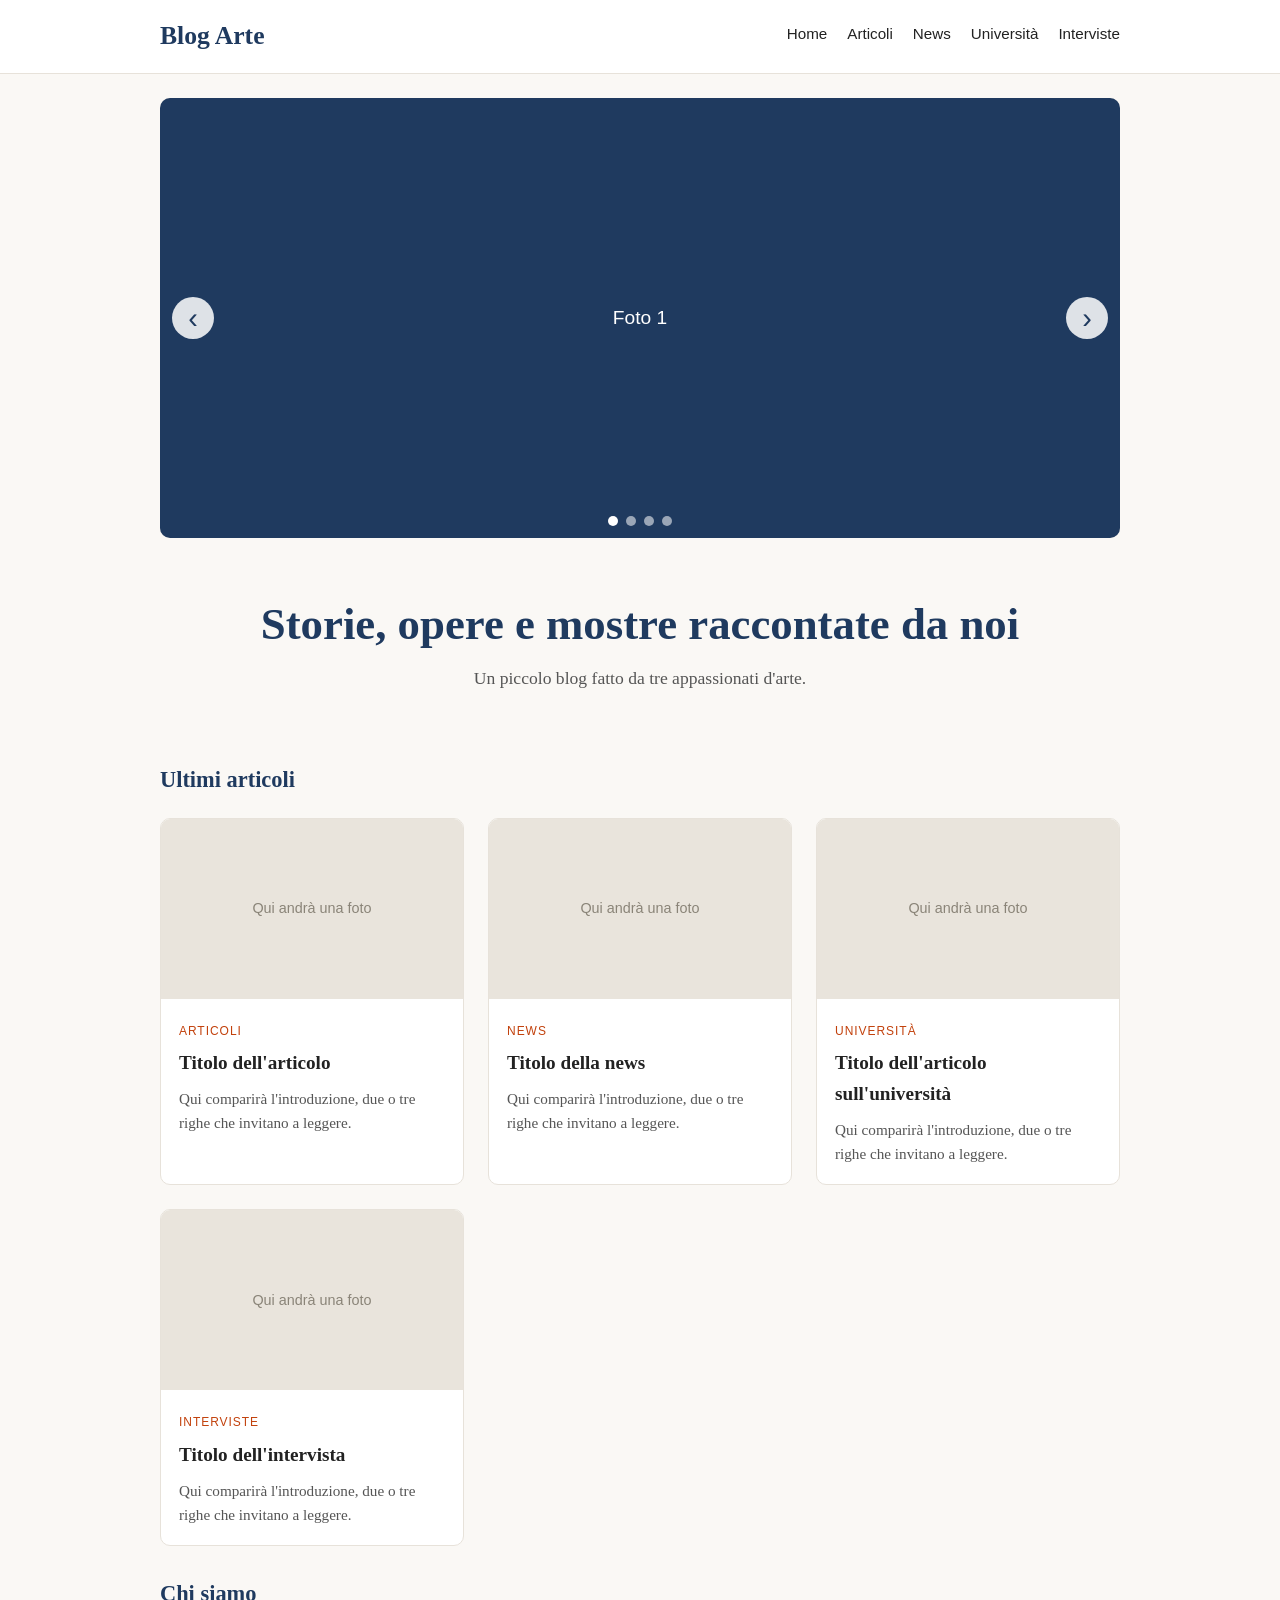
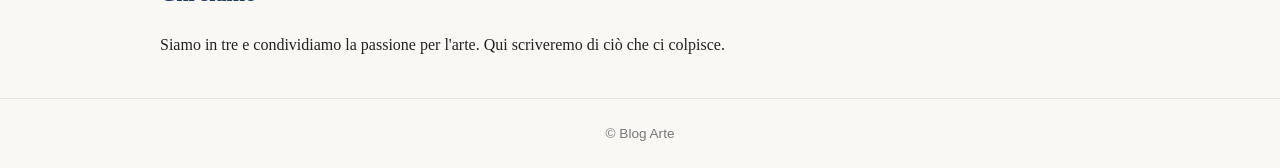
==== index.html @ 10bc0647 "Add files via upload" ====
<!DOCTYPE html>
<html lang="it">
<head>
  <meta charset="UTF-8">
  <meta name="viewport" content="width=device-width, initial-scale=1">
  <title>Blog Arte</title>
  <meta name="description" content="Un blog di arte: articoli, news, università, interviste.">
  <link rel="stylesheet" href="style.css">
</head>
<body>

  <header class="testata">
    <div class="contenitore">
      <a class="logo" href="index.html">Blog Arte</a>
      <nav class="categorie" aria-label="Categorie">
        <a href="#home">Home</a>
        <a href="#articoli">Articoli</a>
        <a href="#news">News</a>
        <a href="#universita">Università</a>
        <a href="#interviste">Interviste</a>
      </nav>
    </div>
  </header>

  <main>
    <!-- ===== HOME: carosello di immagini ===== -->
    <section class="contenitore" id="home">
      <div class="carosello" aria-roledescription="carosello" aria-label="Immagini in evidenza">
        <div class="scorrevole">

          <!-- Per mettere una tua foto: carica l'immagine nel repository (es. foto1.jpg)
               e sostituisci il blocco con:
               <div class="slide"><img src="foto1.jpg" alt="Descrizione della foto"></div> -->
          <div class="slide segnaposto s1">Foto 1</div>
          <div class="slide segnaposto s2">Foto 2</div>
          <div class="slide segnaposto s3">Foto 3</div>
          <div class="slide segnaposto s4">Foto 4</div>

        </div>
        <button class="freccia sinistra" type="button" aria-label="Immagine precedente">&#8249;</button>
        <button class="freccia destra" type="button" aria-label="Immagine successiva">&#8250;</button>
        <div class="punti" aria-hidden="true"></div>
      </div>
    </section>

    <section class="hero">
      <div class="contenitore">
        <h1>Storie, opere e mostre raccontate da noi</h1>
        <p>Un piccolo blog fatto da tre appassionati d'arte.</p>
      </div>
    </section>

    <section class="contenitore">
      <h2 class="titolo-sezione">Ultimi articoli</h2>
      <div class="griglia">

        <article class="scheda" id="articoli">
          <div class="immagine">Qui andrà una foto</div>
          <div class="testo">
            <span class="etichetta">Articoli</span>
            <h3><a href="#">Titolo dell'articolo</a></h3>
            <p>Qui comparirà l'introduzione, due o tre righe che invitano a leggere.</p>
          </div>
        </article>

        <article class="scheda" id="news">
          <div class="immagine">Qui andrà una foto</div>
          <div class="testo">
            <span class="etichetta">News</span>
            <h3><a href="#">Titolo della news</a></h3>
            <p>Qui comparirà l'introduzione, due o tre righe che invitano a leggere.</p>
          </div>
        </article>

        <article class="scheda" id="universita">
          <div class="immagine">Qui andrà una foto</div>
          <div class="testo">
            <span class="etichetta">Università</span>
            <h3><a href="#">Titolo dell'articolo sull'università</a></h3>
            <p>Qui comparirà l'introduzione, due o tre righe che invitano a leggere.</p>
          </div>
        </article>

        <article class="scheda" id="interviste">
          <div class="immagine">Qui andrà una foto</div>
          <div class="testo">
            <span class="etichetta">Interviste</span>
            <h3><a href="#">Titolo dell'intervista</a></h3>
            <p>Qui comparirà l'introduzione, due o tre righe che invitano a leggere.</p>
          </div>
        </article>

      </div>
    </section>

    <section class="contenitore chi-siamo" id="chi-siamo">
      <h2 class="titolo-sezione">Chi siamo</h2>
      <p>Siamo in tre e condividiamo la passione per l'arte. Qui scriveremo di ciò che ci colpisce.</p>
    </section>
  </main>

  <footer class="piede">
    <div class="contenitore">© Blog Arte</div>
  </footer>

  <!-- Funzionamento del carosello: scorre da solo ogni 4 secondi -->
  <script>
    (function () {
      var carosello = document.querySelector('.carosello');
      if (!carosello) return;
      var scorrevole = carosello.querySelector('.scorrevole');
      var slide = carosello.querySelectorAll('.slide');
      var contenitorePunti = carosello.querySelector('.punti');
      var corrente = 0;
      var timer;

      var punti = [];
      for (var i = 0; i < slide.length; i++) {
        var p = document.createElement('span');
        contenitorePunti.appendChild(p);
        punti.push(p);
      }

      function vai(n) {
        corrente = (n + slide.length) % slide.length;
        scorrevole.style.transform = 'translateX(-' + (corrente * 100) + '%)';
        for (var j = 0; j < punti.length; j++) {
          punti[j].className = (j === corrente) ? 'attivo' : '';
        }
      }
      function avvia() { timer = setInterval(function () { vai(corrente + 1); }, 4000); }
      function ferma() { clearInterval(timer); }

      carosello.querySelector('.sinistra').addEventListener('click', function () { vai(corrente - 1); });
      carosello.querySelector('.destra').addEventListener('click', function () { vai(corrente + 1); });
      carosello.addEventListener('mouseenter', ferma);
      carosello.addEventListener('mouseleave', avvia);

      vai(0);
      avvia();
    })();
  </script>

</body>
</html>
---- style.css ----
/* ===== COLORI: cambia questi per cambiare l'aspetto di tutto il sito ===== */
:root {
  --sfondo: #faf8f5;        /* sfondo della pagina */
  --testo: #222222;         /* colore del testo */
  --principale: #1f3a5f;    /* colore principale (titoli, logo) */
  --evidenza: #c2410c;      /* colore al passaggio del mouse */
  --scheda: #ffffff;        /* sfondo delle schede */
  --bordo: #e7e2da;
}

* { box-sizing: border-box; margin: 0; padding: 0; }

body {
  font-family: Georgia, "Times New Roman", serif;
  background: var(--sfondo);
  color: var(--testo);
  line-height: 1.6;
}

a { color: inherit; text-decoration: none; }

.contenitore {
  max-width: 1000px;
  margin: 0 auto;
  padding: 0 20px;
}

/* ===== Testata e menu ===== */
.testata {
  background: var(--scheda);
  border-bottom: 1px solid var(--bordo);
}
.testata .contenitore {
  display: flex;
  flex-wrap: wrap;
  align-items: center;
  justify-content: space-between;
  gap: 12px;
  padding-top: 16px;
  padding-bottom: 16px;
}
.logo {
  font-size: 1.6rem;
  font-weight: bold;
  color: var(--principale);
}
.categorie { display: flex; flex-wrap: wrap; gap: 20px; }
.categorie a {
  font-family: Arial, sans-serif;
  font-size: 0.95rem;
  padding-bottom: 2px;
  border-bottom: 2px solid transparent;
  transition: color 0.2s, border-color 0.2s;
}
/* Effetto al passaggio del mouse sulle categorie */
.categorie a:hover {
  color: var(--evidenza);
  border-bottom-color: var(--evidenza);
}

/* ===== Parte iniziale ===== */
.hero {
  padding: 60px 0 40px;
  text-align: center;
}
.hero h1 {
  font-size: clamp(1.8rem, 5vw, 2.8rem);
  color: var(--principale);
  line-height: 1.2;
  margin-bottom: 12px;
}
.hero p { font-size: 1.1rem; color: #555; }

/* ===== Sezioni ===== */
.titolo-sezione {
  font-size: 1.4rem;
  color: var(--principale);
  margin: 30px 0 20px;
}

/* ===== Schede degli articoli ===== */
.griglia {
  display: grid;
  grid-template-columns: repeat(auto-fit, minmax(260px, 1fr));
  gap: 24px;
}
.scheda {
  background: var(--scheda);
  border: 1px solid var(--bordo);
  border-radius: 10px;
  overflow: hidden;
  transition: transform 0.2s, box-shadow 0.2s;
}
.scheda:hover {
  transform: translateY(-4px);
  box-shadow: 0 8px 20px rgba(0, 0, 0, 0.08);
}
.immagine {
  height: 180px;
  background: #e9e4dc;
  display: flex;
  align-items: center;
  justify-content: center;
  color: #8a8478;
  font-family: Arial, sans-serif;
  font-size: 0.9rem;
}
.testo { padding: 18px; }
.etichetta {
  font-family: Arial, sans-serif;
  font-size: 0.75rem;
  text-transform: uppercase;
  letter-spacing: 0.08em;
  color: var(--evidenza);
}
.testo h3 { margin: 6px 0 8px; font-size: 1.2rem; }
.testo h3 a:hover { color: var(--evidenza); }
.testo p { font-size: 0.95rem; color: #555; }

.chi-siamo { padding-bottom: 40px; }

/* ===== Carosello (Home) ===== */
.carosello {
  position: relative;
  overflow: hidden;
  border-radius: 10px;
  margin-top: 24px;
  background: #e9e4dc;
}
.scorrevole {
  display: flex;
  transition: transform 0.6s ease;
}
.slide {
  min-width: 100%;
  height: clamp(220px, 45vw, 440px);
}
.slide img {
  width: 100%;
  height: 100%;
  object-fit: cover;
  display: block;
}
/* Segnaposto colorati: spariscono quando metti le tue foto */
.segnaposto {
  display: flex;
  align-items: center;
  justify-content: center;
  font-family: Arial, sans-serif;
  font-size: 1.2rem;
  color: #ffffff;
}
.s1 { background: #1f3a5f; }
.s2 { background: #c2410c; }
.s3 { background: #4b5d4a; }
.s4 { background: #6b4e71; }

.freccia {
  position: absolute;
  top: 50%;
  transform: translateY(-50%);
  width: 42px;
  height: 42px;
  border: none;
  border-radius: 50%;
  background: rgba(255, 255, 255, 0.85);
  color: var(--principale);
  font-size: 1.8rem;
  line-height: 1;
  cursor: pointer;
  transition: background 0.2s, color 0.2s;
}
.freccia:hover { background: var(--evidenza); color: #ffffff; }
.sinistra { left: 12px; }
.destra { right: 12px; }

.punti {
  position: absolute;
  bottom: 12px;
  left: 0;
  right: 0;
  display: flex;
  justify-content: center;
  gap: 8px;
}
.punti span {
  width: 10px;
  height: 10px;
  border-radius: 50%;
  background: rgba(255, 255, 255, 0.55);
}
.punti span.attivo { background: #ffffff; }

/* ===== Fondo pagina ===== */
.piede {
  border-top: 1px solid var(--bordo);
  padding: 24px 0;
  text-align: center;
  font-family: Arial, sans-serif;
  font-size: 0.85rem;
  color: #777;
}
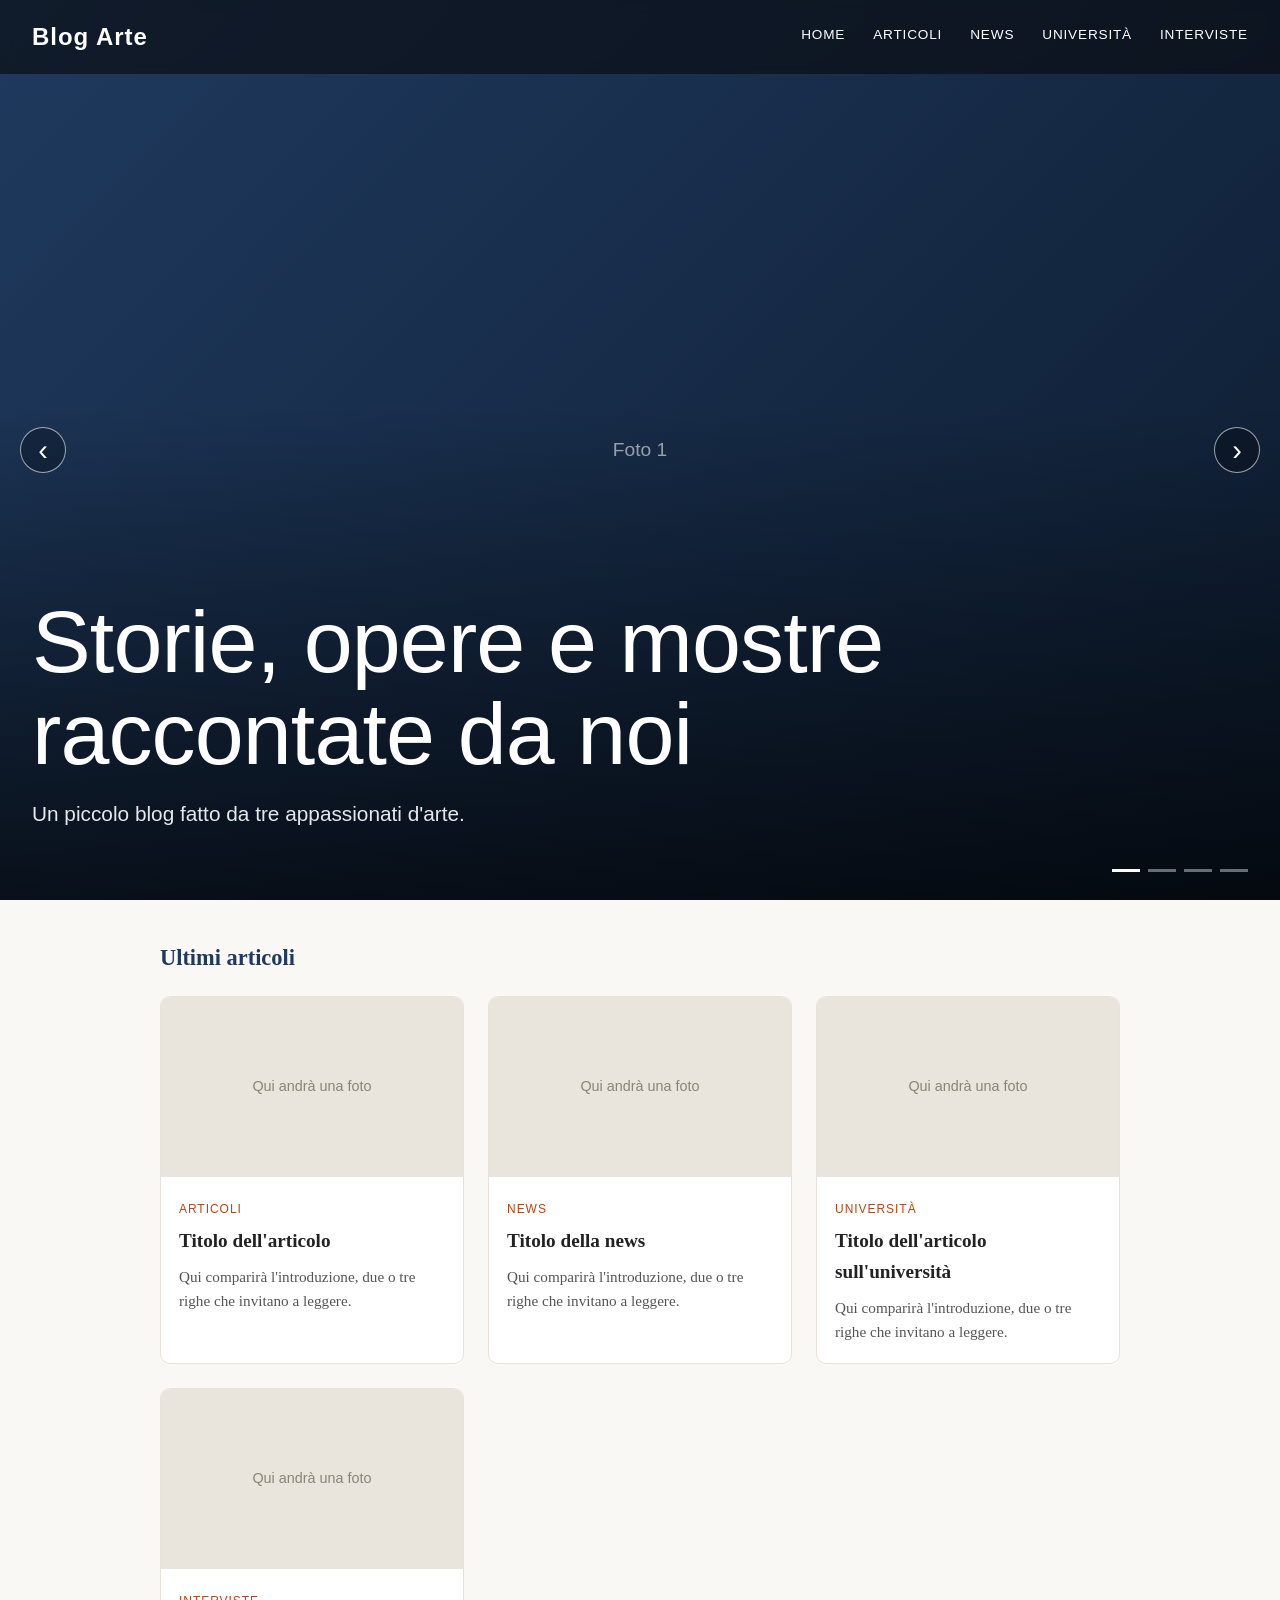
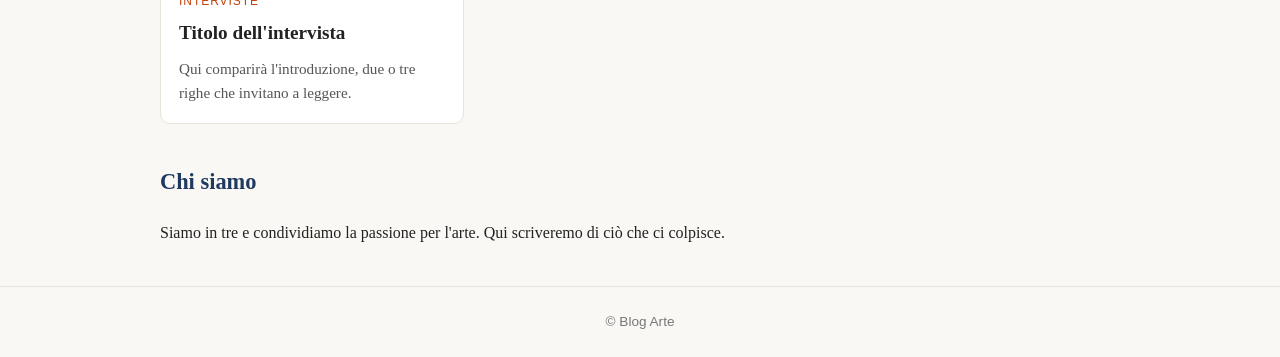
==== commit 0820bd09: "Add files via upload" ====
--- a/index.html
+++ b/index.html
@@ -10,44 +10,41 @@
 <body>
 
   <header class="testata">
-    <div class="contenitore">
-      <a class="logo" href="index.html">Blog Arte</a>
-      <nav class="categorie" aria-label="Categorie">
-        <a href="#home">Home</a>
-        <a href="#articoli">Articoli</a>
-        <a href="#news">News</a>
-        <a href="#universita">Università</a>
-        <a href="#interviste">Interviste</a>
-      </nav>
-    </div>
+    <a class="logo" href="index.html">Blog Arte</a>
+    <nav class="categorie" aria-label="Categorie">
+      <a href="#home">Home</a>
+      <a href="#articoli">Articoli</a>
+      <a href="#news">News</a>
+      <a href="#universita">Università</a>
+      <a href="#interviste">Interviste</a>
+    </nav>
   </header>
 
   <main>
-    <!-- ===== HOME: carosello di immagini ===== -->
-    <section class="contenitore" id="home">
-      <div class="carosello" aria-roledescription="carosello" aria-label="Immagini in evidenza">
-        <div class="scorrevole">
+    <!-- ===== HOME: carosello a tutto schermo ===== -->
+    <section class="carosello" id="home" aria-roledescription="carosello" aria-label="Immagini in evidenza">
+      <div class="scorrevole">
 
-          <!-- Per mettere una tua foto: carica l'immagine nel repository (es. foto1.jpg)
-               e sostituisci il blocco con:
-               <div class="slide"><img src="foto1.jpg" alt="Descrizione della foto"></div> -->
-          <div class="slide segnaposto s1">Foto 1</div>
-          <div class="slide segnaposto s2">Foto 2</div>
-          <div class="slide segnaposto s3">Foto 3</div>
-          <div class="slide segnaposto s4">Foto 4</div>
+        <!-- Per mettere una tua foto: carica l'immagine nel repository (es. foto1.jpg)
+             e sostituisci la riga del segnaposto con:
+             <div class="slide"><img src="foto1.jpg" alt="Descrizione della foto"></div> -->
+        <div class="slide segnaposto s1">Foto 1</div>
+        <div class="slide segnaposto s2">Foto 2</div>
+        <div class="slide segnaposto s3">Foto 3</div>
+        <div class="slide segnaposto s4">Foto 4</div>
 
-        </div>
-        <button class="freccia sinistra" type="button" aria-label="Immagine precedente">&#8249;</button>
-        <button class="freccia destra" type="button" aria-label="Immagine successiva">&#8250;</button>
-        <div class="punti" aria-hidden="true"></div>
       </div>
-    </section>
 
-    <section class="hero">
-      <div class="contenitore">
+      <div class="velo"></div>
+
+      <div class="titolo-home">
         <h1>Storie, opere e mostre raccontate da noi</h1>
         <p>Un piccolo blog fatto da tre appassionati d'arte.</p>
       </div>
+
+      <button class="freccia sinistra" type="button" aria-label="Immagine precedente">&#8249;</button>
+      <button class="freccia destra" type="button" aria-label="Immagine successiva">&#8250;</button>
+      <div class="punti" aria-hidden="true"></div>
     </section>
 
     <section class="contenitore">
@@ -103,7 +100,7 @@
     <div class="contenitore">© Blog Arte</div>
   </footer>
 
-  <!-- Funzionamento del carosello: scorre da solo ogni 4 secondi -->
+  <!-- Funzionamento del carosello: scorre da solo ogni 5 secondi -->
   <script>
     (function () {
       var carosello = document.querySelector('.carosello');
@@ -128,7 +125,7 @@
           punti[j].className = (j === corrente) ? 'attivo' : '';
         }
       }
-      function avvia() { timer = setInterval(function () { vai(corrente + 1); }, 4000); }
+      function avvia() { clearInterval(timer); timer = setInterval(function () { vai(corrente + 1); }, 5000); }
       function ferma() { clearInterval(timer); }
 
       carosello.querySelector('.sinistra').addEventListener('click', function () { vai(corrente - 1); });
--- a/style.css
+++ b/style.css
@@ -2,13 +2,19 @@
 :root {
   --sfondo: #faf8f5;        /* sfondo della pagina */
   --testo: #222222;         /* colore del testo */
-  --principale: #1f3a5f;    /* colore principale (titoli, logo) */
-  --evidenza: #c2410c;      /* colore al passaggio del mouse */
+  --principale: #1f3a5f;    /* colore principale (titoli) */
+  --evidenza: #c2410c;      /* colore al passaggio del mouse (parte chiara) */
+  --evidenza-chiara: #fb923c; /* colore al passaggio del mouse nel menu scuro */
   --scheda: #ffffff;        /* sfondo delle schede */
   --bordo: #e7e2da;
 }
 
 * { box-sizing: border-box; margin: 0; padding: 0; }
+
+html {
+  scroll-behavior: smooth;
+  scroll-padding-top: 90px; /* evita che il menu fisso copra i titoli */
+}
 
 body {
   font-family: Georgia, "Times New Roman", serif;
@@ -25,63 +31,159 @@
   padding: 0 20px;
 }
 
-/* ===== Testata e menu ===== */
+/* ===== Testata e menu (scuri e semitrasparenti, sopra la foto) ===== */
 .testata {
-  background: var(--scheda);
-  border-bottom: 1px solid var(--bordo);
-}
-.testata .contenitore {
+  position: fixed;
+  top: 0;
+  left: 0;
+  right: 0;
+  z-index: 10;
   display: flex;
   flex-wrap: wrap;
   align-items: center;
   justify-content: space-between;
-  gap: 12px;
-  padding-top: 16px;
-  padding-bottom: 16px;
+  gap: 8px 24px;
+  padding: 18px 32px;
+  background: rgba(10, 12, 16, 0.65);
+  backdrop-filter: blur(6px);
+  -webkit-backdrop-filter: blur(6px);
+  color: #ffffff;
 }
 .logo {
-  font-size: 1.6rem;
+  font-family: Arial, Helvetica, sans-serif;
+  font-size: 1.5rem;
   font-weight: bold;
-  color: var(--principale);
-}
-.categorie { display: flex; flex-wrap: wrap; gap: 20px; }
+  letter-spacing: 0.04em;
+  color: #ffffff;
+}
+.categorie { display: flex; flex-wrap: wrap; gap: 8px 28px; }
 .categorie a {
-  font-family: Arial, sans-serif;
-  font-size: 0.95rem;
+  font-family: Arial, Helvetica, sans-serif;
+  font-size: 0.85rem;
+  text-transform: uppercase;
+  letter-spacing: 0.06em;
   padding-bottom: 2px;
   border-bottom: 2px solid transparent;
   transition: color 0.2s, border-color 0.2s;
 }
 /* Effetto al passaggio del mouse sulle categorie */
 .categorie a:hover {
-  color: var(--evidenza);
-  border-bottom-color: var(--evidenza);
-}
-
-/* ===== Parte iniziale ===== */
-.hero {
-  padding: 60px 0 40px;
-  text-align: center;
-}
-.hero h1 {
-  font-size: clamp(1.8rem, 5vw, 2.8rem);
-  color: var(--principale);
-  line-height: 1.2;
-  margin-bottom: 12px;
-}
-.hero p { font-size: 1.1rem; color: #555; }
+  color: var(--evidenza-chiara);
+  border-bottom-color: var(--evidenza-chiara);
+}
+
+/* ===== Home: carosello a tutto schermo ===== */
+.carosello {
+  position: relative;
+  overflow: hidden;
+  height: 100vh;
+  height: 100svh;
+  min-height: 480px;
+  background: #14161a;
+}
+.scorrevole {
+  display: flex;
+  height: 100%;
+  transition: transform 0.8s ease;
+}
+.slide {
+  min-width: 100%;
+  height: 100%;
+}
+.slide img {
+  width: 100%;
+  height: 100%;
+  object-fit: cover;
+  display: block;
+}
+/* Segnaposto colorati: spariscono quando metti le tue foto */
+.segnaposto {
+  display: flex;
+  align-items: center;
+  justify-content: center;
+  font-family: Arial, sans-serif;
+  font-size: 1.2rem;
+  color: rgba(255, 255, 255, 0.6);
+}
+.s1 { background: linear-gradient(135deg, #1f3a5f, #0d1b2e); }
+.s2 { background: linear-gradient(135deg, #8a3a12, #3a1a0a); }
+.s3 { background: linear-gradient(135deg, #4b5d4a, #1d2a1d); }
+.s4 { background: linear-gradient(135deg, #6b4e71, #2a1d2e); }
+
+/* Velo scuro in basso per far leggere bene il titolo sulle foto */
+.velo {
+  position: absolute;
+  inset: 0;
+  pointer-events: none;
+  background: linear-gradient(to top, rgba(0, 0, 0, 0.65) 0%, rgba(0, 0, 0, 0) 55%);
+}
+
+.titolo-home {
+  position: absolute;
+  left: 32px;
+  right: 32px;
+  bottom: 70px;
+  color: #ffffff;
+  max-width: 1100px;
+}
+.titolo-home h1 {
+  font-family: Arial, Helvetica, sans-serif;
+  font-weight: 400;
+  font-size: clamp(2.2rem, 7vw, 5.5rem);
+  line-height: 1.05;
+  letter-spacing: -0.01em;
+  margin-bottom: 16px;
+}
+.titolo-home p {
+  font-family: Arial, Helvetica, sans-serif;
+  font-size: clamp(1rem, 2vw, 1.3rem);
+  opacity: 0.9;
+}
+
+.freccia {
+  position: absolute;
+  top: 50%;
+  transform: translateY(-50%);
+  width: 46px;
+  height: 46px;
+  border: 1px solid rgba(255, 255, 255, 0.6);
+  border-radius: 50%;
+  background: rgba(0, 0, 0, 0.25);
+  color: #ffffff;
+  font-size: 1.8rem;
+  line-height: 1;
+  cursor: pointer;
+  transition: background 0.2s, border-color 0.2s;
+}
+.freccia:hover { background: var(--evidenza); border-color: var(--evidenza); }
+.sinistra { left: 20px; }
+.destra { right: 20px; }
+
+.punti {
+  position: absolute;
+  bottom: 28px;
+  right: 32px;
+  display: flex;
+  gap: 8px;
+}
+.punti span {
+  width: 28px;
+  height: 3px;
+  background: rgba(255, 255, 255, 0.4);
+}
+.punti span.attivo { background: #ffffff; }
 
 /* ===== Sezioni ===== */
 .titolo-sezione {
   font-size: 1.4rem;
   color: var(--principale);
-  margin: 30px 0 20px;
+  margin: 40px 0 20px;
 }
 
 /* ===== Schede degli articoli ===== */
 .griglia {
   display: grid;
-  grid-template-columns: repeat(auto-fit, minmax(260px, 1fr));
+  grid-template-columns: repeat(auto-fit, minmax(240px, 1fr));
   gap: 24px;
 }
 .scheda {
@@ -119,78 +221,6 @@
 
 .chi-siamo { padding-bottom: 40px; }
 
-/* ===== Carosello (Home) ===== */
-.carosello {
-  position: relative;
-  overflow: hidden;
-  border-radius: 10px;
-  margin-top: 24px;
-  background: #e9e4dc;
-}
-.scorrevole {
-  display: flex;
-  transition: transform 0.6s ease;
-}
-.slide {
-  min-width: 100%;
-  height: clamp(220px, 45vw, 440px);
-}
-.slide img {
-  width: 100%;
-  height: 100%;
-  object-fit: cover;
-  display: block;
-}
-/* Segnaposto colorati: spariscono quando metti le tue foto */
-.segnaposto {
-  display: flex;
-  align-items: center;
-  justify-content: center;
-  font-family: Arial, sans-serif;
-  font-size: 1.2rem;
-  color: #ffffff;
-}
-.s1 { background: #1f3a5f; }
-.s2 { background: #c2410c; }
-.s3 { background: #4b5d4a; }
-.s4 { background: #6b4e71; }
-
-.freccia {
-  position: absolute;
-  top: 50%;
-  transform: translateY(-50%);
-  width: 42px;
-  height: 42px;
-  border: none;
-  border-radius: 50%;
-  background: rgba(255, 255, 255, 0.85);
-  color: var(--principale);
-  font-size: 1.8rem;
-  line-height: 1;
-  cursor: pointer;
-  transition: background 0.2s, color 0.2s;
-}
-.freccia:hover { background: var(--evidenza); color: #ffffff; }
-.sinistra { left: 12px; }
-.destra { right: 12px; }
-
-.punti {
-  position: absolute;
-  bottom: 12px;
-  left: 0;
-  right: 0;
-  display: flex;
-  justify-content: center;
-  gap: 8px;
-}
-.punti span {
-  width: 10px;
-  height: 10px;
-  border-radius: 50%;
-  background: rgba(255, 255, 255, 0.55);
-}
-.punti span.attivo { background: #ffffff; }
-
 /* ===== Fondo pagina ===== */
 .piede {
   border-top: 1px solid var(--bordo);
@@ -200,3 +230,14 @@
   font-size: 0.85rem;
   color: #777;
 }
+
+/* ===== Telefono ===== */
+@media (max-width: 700px) {
+  html { scroll-padding-top: 120px; }
+  .testata { padding: 12px 16px; }
+  .categorie { gap: 6px 16px; }
+  .categorie a { font-size: 0.75rem; }
+  .titolo-home { left: 16px; right: 16px; bottom: 60px; }
+  .punti { right: 16px; bottom: 22px; }
+  .freccia { width: 38px; height: 38px; }
+}
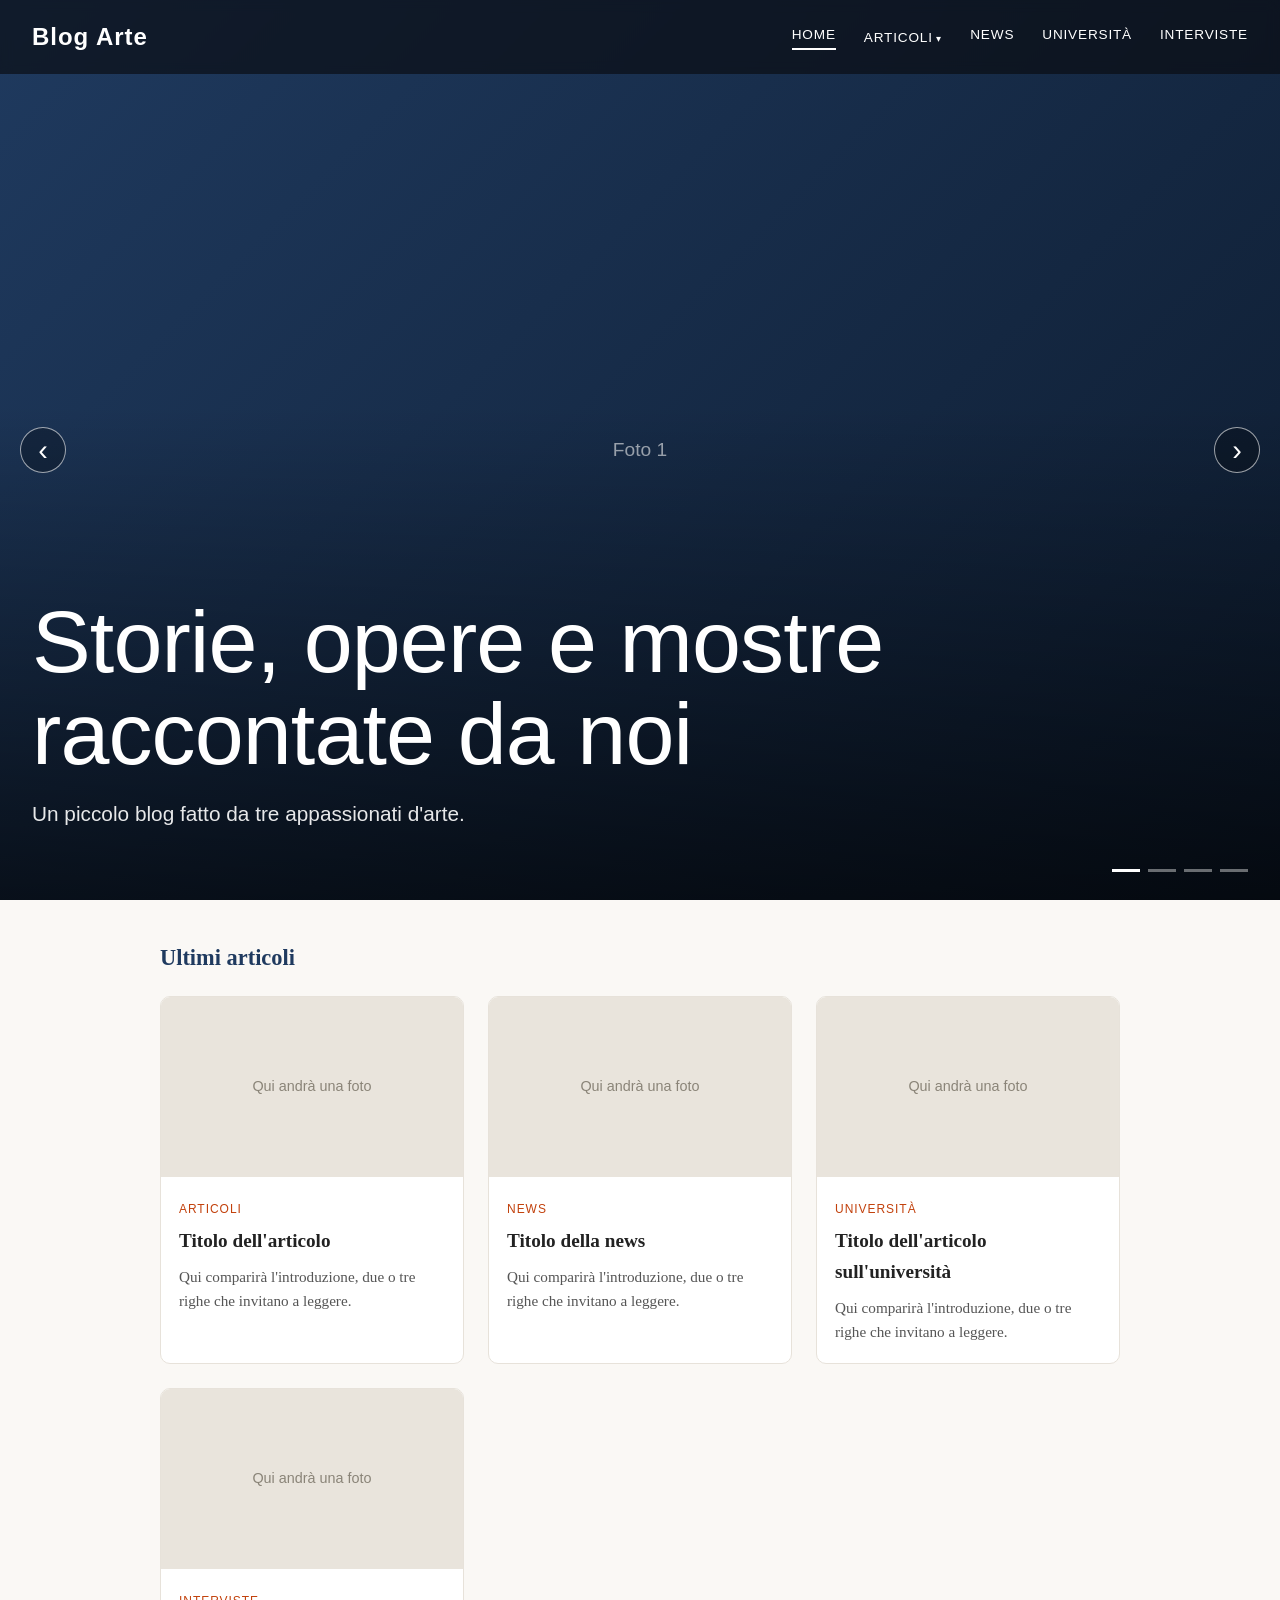
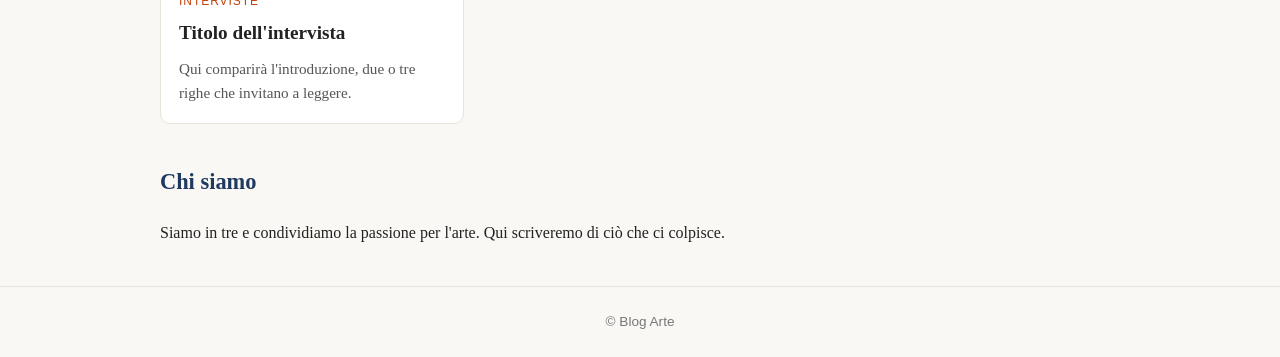
==== commit 0db77aec: "Add files via upload" ====
--- a/index.html
+++ b/index.html
@@ -12,11 +12,19 @@
   <header class="testata">
     <a class="logo" href="index.html">Blog Arte</a>
     <nav class="categorie" aria-label="Categorie">
-      <a href="#home">Home</a>
-      <a href="#articoli">Articoli</a>
-      <a href="#news">News</a>
-      <a href="#universita">Università</a>
-      <a href="#interviste">Interviste</a>
+      <a class="attiva" href="index.html">Home</a>
+      <div class="voce-menu">
+        <a href="articoli.html">Articoli</a>
+        <div class="tendina">
+          <a href="articoli.html">Tutti gli articoli</a>
+          <a href="filosofia.html">Filosofia</a>
+          <a href="architettura-design.html">Architettura e design</a>
+          <a href="arte.html">Arte</a>
+        </div>
+      </div>
+      <a href="news.html">News</a>
+      <a href="universita.html">Università</a>
+      <a href="interviste.html">Interviste</a>
     </nav>
   </header>
 
@@ -54,7 +62,7 @@
         <article class="scheda" id="articoli">
           <div class="immagine">Qui andrà una foto</div>
           <div class="testo">
-            <span class="etichetta">Articoli</span>
+            <a class="etichetta" href="articoli.html">Articoli</a>
             <h3><a href="#">Titolo dell'articolo</a></h3>
             <p>Qui comparirà l'introduzione, due o tre righe che invitano a leggere.</p>
           </div>
@@ -63,7 +71,7 @@
         <article class="scheda" id="news">
           <div class="immagine">Qui andrà una foto</div>
           <div class="testo">
-            <span class="etichetta">News</span>
+            <a class="etichetta" href="news.html">News</a>
             <h3><a href="#">Titolo della news</a></h3>
             <p>Qui comparirà l'introduzione, due o tre righe che invitano a leggere.</p>
           </div>
@@ -72,7 +80,7 @@
         <article class="scheda" id="universita">
           <div class="immagine">Qui andrà una foto</div>
           <div class="testo">
-            <span class="etichetta">Università</span>
+            <a class="etichetta" href="universita.html">Università</a>
             <h3><a href="#">Titolo dell'articolo sull'università</a></h3>
             <p>Qui comparirà l'introduzione, due o tre righe che invitano a leggere.</p>
           </div>
@@ -81,7 +89,7 @@
         <article class="scheda" id="interviste">
           <div class="immagine">Qui andrà una foto</div>
           <div class="testo">
-            <span class="etichetta">Interviste</span>
+            <a class="etichetta" href="interviste.html">Interviste</a>
             <h3><a href="#">Titolo dell'intervista</a></h3>
             <p>Qui comparirà l'introduzione, due o tre righe che invitano a leggere.</p>
           </div>
@@ -99,6 +107,8 @@
   <footer class="piede">
     <div class="contenitore">© Blog Arte</div>
   </footer>
+
+  <script src="menu.js"></script>
 
   <!-- Funzionamento del carosello: scorre da solo ogni 5 secondi -->
   <script>
--- a/style.css
+++ b/style.css
@@ -56,7 +56,13 @@
   letter-spacing: 0.04em;
   color: #ffffff;
 }
-.categorie { display: flex; flex-wrap: wrap; gap: 8px 28px; }
+.categorie {
+  display: flex;
+  flex-wrap: wrap;
+  justify-content: flex-end;
+  gap: 8px 28px;
+  margin-left: auto; /* spinge il menu tutto a destra */
+}
 .categorie a {
   font-family: Arial, Helvetica, sans-serif;
   font-size: 0.85rem;
@@ -221,6 +227,153 @@
 
 .chi-siamo { padding-bottom: 40px; }
 
+/* ===== Menu a tendina grande (Articoli) ===== */
+/* La tendina si ancora alla testata (non alla singola voce), così occupa tutta la larghezza */
+.voce-menu { position: static; }
+.voce-menu > a { position: relative; }
+.voce-menu > a::after {
+  content: " \25BE";
+  font-size: 0.75em;
+}
+/* ponte invisibile: evita che la tendina si chiuda spostando il mouse verso il basso */
+.voce-menu > a::before {
+  content: "";
+  position: absolute;
+  top: 100%;
+  left: 0;
+  right: 0;
+  height: 26px;
+}
+
+/* Quando la tendina è aperta la testata diventa bianca, come nel sito di riferimento */
+.testata:has(.voce-menu:hover),
+.testata:has(.voce-menu:focus-within),
+.testata:has(.voce-menu.aperta) {
+  background: #ffffff;
+  color: #111111;
+}
+.testata:has(.voce-menu:hover) .logo,
+.testata:has(.voce-menu:focus-within) .logo,
+.testata:has(.voce-menu.aperta) .logo {
+  color: #111111;
+}
+.testata:has(.voce-menu:hover) .categorie > a:hover,
+.testata:has(.voce-menu:hover) .voce-menu > a:hover {
+  color: var(--evidenza);
+  border-bottom-color: var(--evidenza);
+}
+
+.tendina {
+  display: none;
+  position: absolute;
+  top: 100%;
+  /* LARGHEZZA del menu: cambia il numero qui sotto per farlo più largo o più stretto */
+  width: min(620px, calc(100vw - 48px));
+  left: auto;
+  right: 32px;
+  padding: 12px;
+  grid-template-columns: 240px 1fr;
+  gap: 20px;
+  background: #ffffff;
+  color: #222222;
+  border-radius: 0 0 10px 10px;
+  box-shadow: 0 18px 40px rgba(0, 0, 0, 0.2);
+  z-index: 20;
+}
+.voce-menu:hover .tendina,
+.voce-menu:focus-within .tendina,
+.voce-menu.aperta .tendina {
+  display: grid;
+}
+
+/* Elenco delle sottosezioni (a sinistra) */
+.elenco {
+  display: flex;
+  flex-direction: column;
+  padding: 8px 12px;
+}
+.elenco a {
+  display: flex;
+  align-items: center;
+  justify-content: space-between;
+  padding: 11px 8px;
+  border-bottom: none;
+  font-family: Arial, Helvetica, sans-serif;
+  font-size: 1.1rem;
+  text-transform: none;
+  letter-spacing: 0;
+  color: #8a8a8a;
+  transition: color 0.2s;
+}
+.elenco a::after {
+  content: "\2192";
+  opacity: 0;
+  transition: opacity 0.2s;
+}
+.elenco a:hover,
+.elenco a:focus,
+.elenco a.attiva {
+  color: #111111;
+}
+.elenco a:hover::after,
+.elenco a:focus::after { opacity: 1; }
+
+/* Immagini di anteprima (a destra): cambiano passando sulle voci */
+.anteprime {
+  position: relative;
+  min-height: 240px;
+  border-radius: 8px;
+  overflow: hidden;
+  background: #e9e4dc;
+}
+.anteprima {
+  position: absolute;
+  inset: 0;
+  opacity: 0;
+  transition: opacity 0.3s;
+}
+.anteprima.visibile { opacity: 1; }
+.anteprima img {
+  width: 100%;
+  height: 100%;
+  object-fit: cover;
+  display: block;
+}
+.anteprima.p1 { background: linear-gradient(135deg, #1f3a5f, #0d1b2e); }
+.anteprima.p2 { background: linear-gradient(135deg, #6b4e71, #2a1d2e); }
+.anteprima.p3 { background: linear-gradient(135deg, #4b5d4a, #1d2a1d); }
+.anteprima.p4 { background: linear-gradient(135deg, #8a3a12, #3a1a0a); }
+.anteprima span {
+  position: absolute;
+  left: 12px;
+  bottom: 12px;
+  padding: 8px 14px;
+  border-radius: 999px;
+  background: rgba(0, 0, 0, 0.45);
+  color: #ffffff;
+  font-family: Arial, Helvetica, sans-serif;
+  font-size: 0.85rem;
+}
+
+/* ===== Pagine interne (Articoli, News, Università, Interviste) ===== */
+.pagina-interna { padding-top: 110px; min-height: 80vh; }
+.intestazione-pagina { margin: 20px 0 32px; }
+.intestazione-pagina h1 {
+  font-family: Arial, Helvetica, sans-serif;
+  font-weight: 400;
+  font-size: clamp(2rem, 6vw, 3.6rem);
+  color: var(--principale);
+  line-height: 1.1;
+  margin-bottom: 10px;
+}
+.intestazione-pagina p { font-size: 1.1rem; color: #555; }
+
+/* Voce del menu della pagina in cui ti trovi */
+.categorie a.attiva { border-bottom-color: #ffffff; }
+.categorie a.attiva:hover { border-bottom-color: var(--evidenza-chiara); }
+
+a.etichetta:hover { text-decoration: underline; }
+
 /* ===== Fondo pagina ===== */
 .piede {
   border-top: 1px solid var(--bordo);
@@ -231,12 +384,28 @@
   color: #777;
 }
 
+/* ===== Computer: logo a sinistra e menu a destra sulla stessa riga ===== */
+@media (min-width: 701px) {
+  .testata { flex-wrap: nowrap; }
+}
+
 /* ===== Telefono ===== */
 @media (max-width: 700px) {
   html { scroll-padding-top: 120px; }
   .testata { padding: 12px 16px; }
   .categorie { gap: 6px 16px; }
   .categorie a { font-size: 0.75rem; }
+  .tendina {
+    width: auto;
+    left: 0;
+    right: 0;
+    grid-template-columns: 1fr;
+    gap: 0;
+    padding: 6px 8px;
+  }
+  .anteprime { display: none; }
+  .elenco { padding: 4px 8px; }
+  .elenco a { font-size: 1rem; padding: 10px 4px; }
   .titolo-home { left: 16px; right: 16px; bottom: 60px; }
   .punti { right: 16px; bottom: 22px; }
   .freccia { width: 38px; height: 38px; }
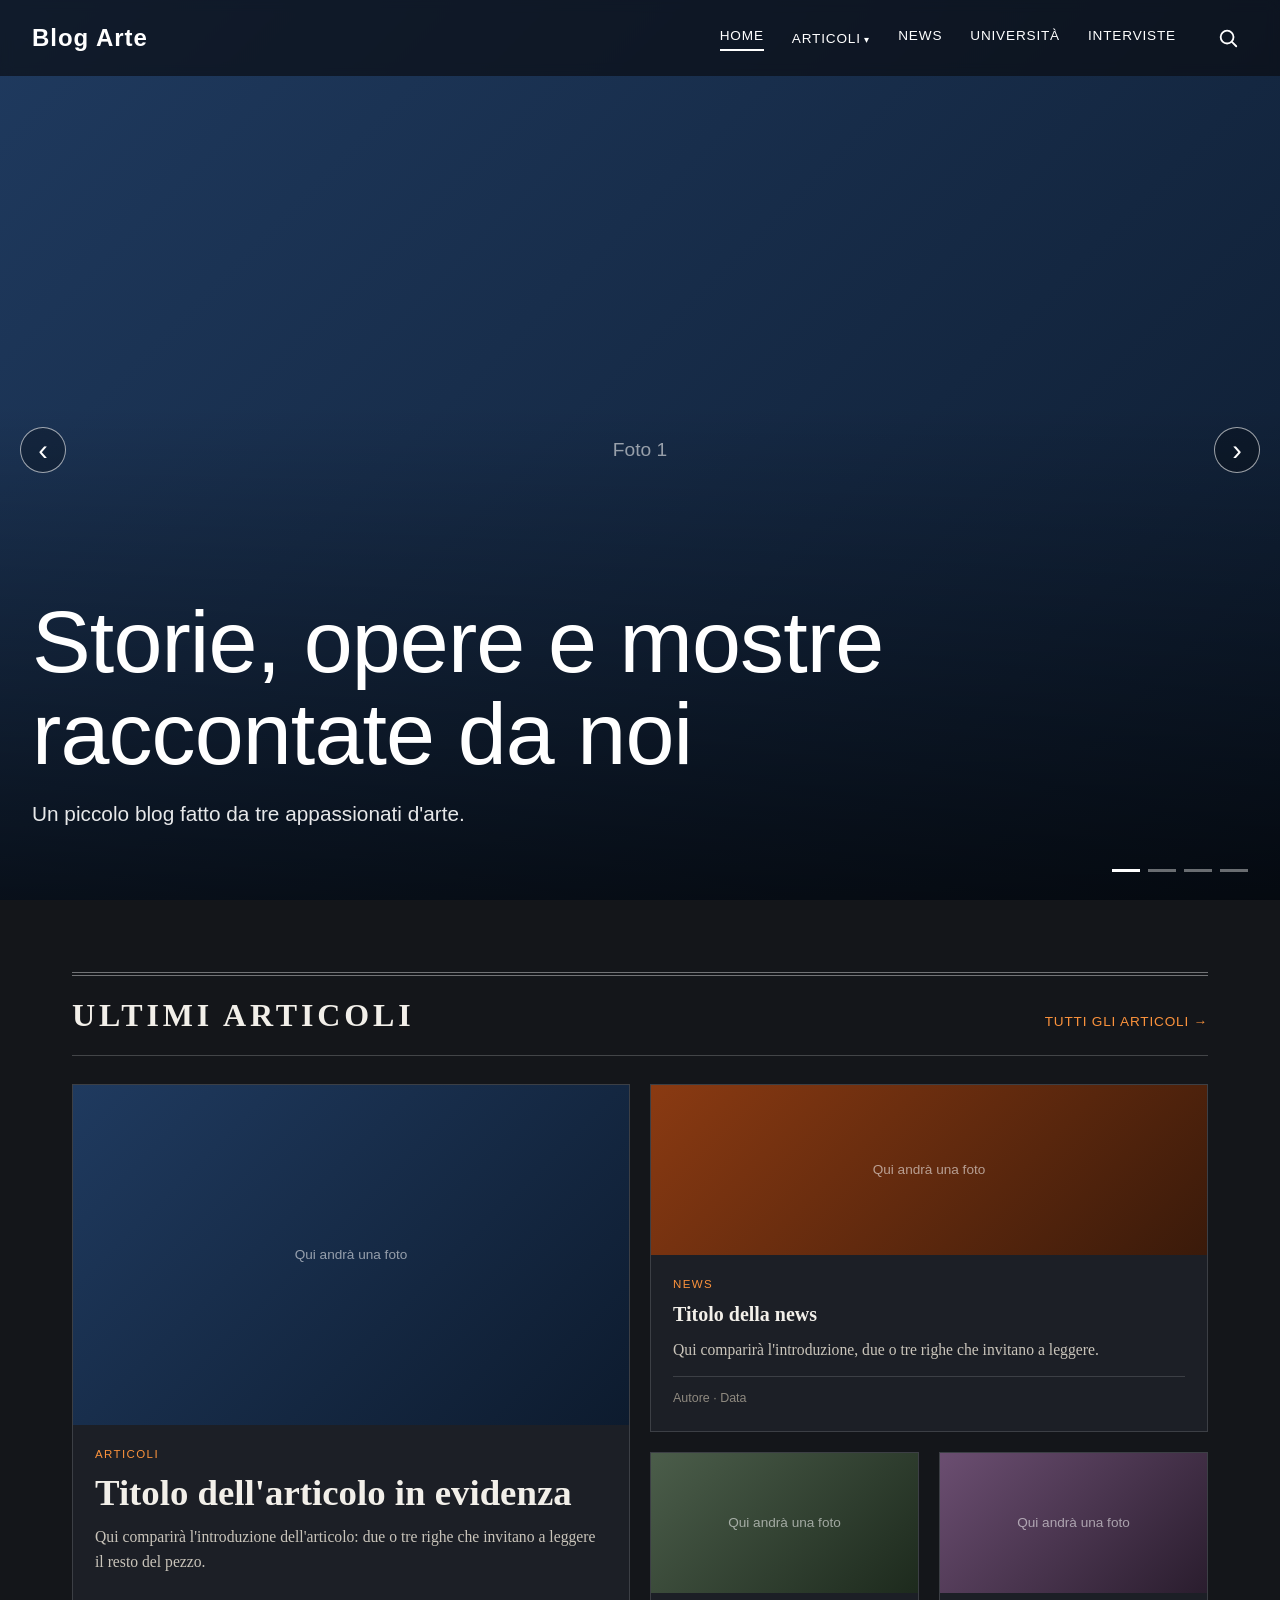
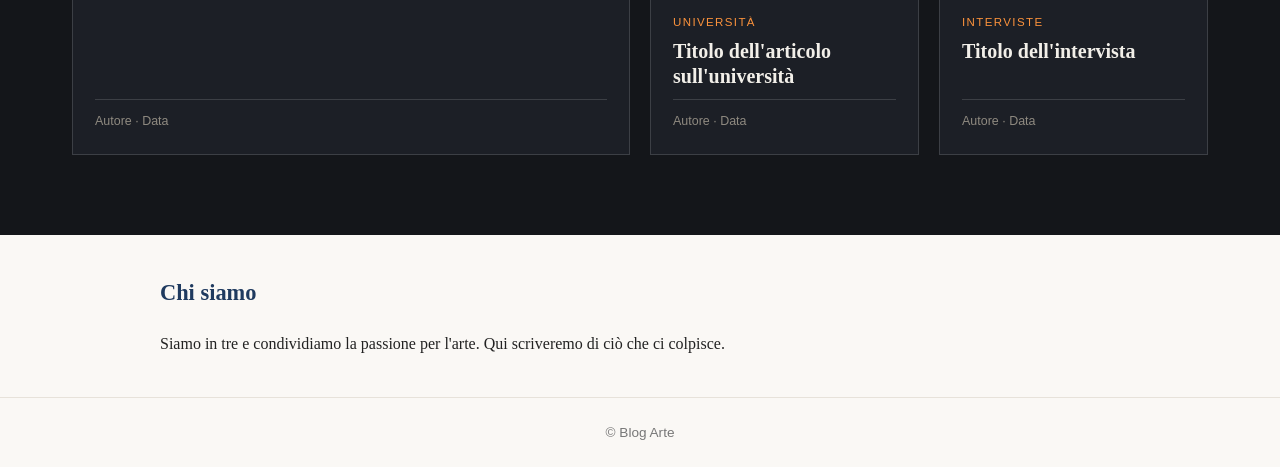
==== commit b3a0908c: "Add files via upload" ====
--- a/index.html
+++ b/index.html
@@ -55,46 +55,58 @@
       <div class="punti" aria-hidden="true"></div>
     </section>
 
-    <section class="contenitore">
-      <h2 class="titolo-sezione">Ultimi articoli</h2>
-      <div class="griglia">
+    <!-- ===== ULTIMI ARTICOLI: fascia scura, riquadri in stile giornale ===== -->
+    <section class="ultimi" id="ultimi-articoli">
+      <div class="contenitore-largo">
 
-        <article class="scheda" id="articoli">
-          <div class="immagine">Qui andrà una foto</div>
-          <div class="testo">
-            <a class="etichetta" href="articoli.html">Articoli</a>
-            <h3><a href="#">Titolo dell'articolo</a></h3>
-            <p>Qui comparirà l'introduzione, due o tre righe che invitano a leggere.</p>
-          </div>
-        </article>
+        <div class="intestazione-giornale">
+          <h2>Ultimi articoli</h2>
+          <a class="vedi-tutti" href="articoli.html">Tutti gli articoli &rarr;</a>
+        </div>
 
-        <article class="scheda" id="news">
-          <div class="immagine">Qui andrà una foto</div>
-          <div class="testo">
-            <a class="etichetta" href="news.html">News</a>
-            <h3><a href="#">Titolo della news</a></h3>
-            <p>Qui comparirà l'introduzione, due o tre righe che invitano a leggere.</p>
-          </div>
-        </article>
+        <!-- Per ogni articolo nuovo: copia un riquadro "notizia", cambia categoria, titolo,
+             introduzione, autore e data. Il primo riquadro è quello grande, in evidenza. -->
+        <div class="giornale">
 
-        <article class="scheda" id="universita">
-          <div class="immagine">Qui andrà una foto</div>
-          <div class="testo">
-            <a class="etichetta" href="universita.html">Università</a>
-            <h3><a href="#">Titolo dell'articolo sull'università</a></h3>
-            <p>Qui comparirà l'introduzione, due o tre righe che invitano a leggere.</p>
-          </div>
-        </article>
+          <article class="notizia principale">
+            <div class="foto">Qui andrà una foto</div>
+            <div class="corpo">
+              <a class="categoria" href="articoli.html">Articoli</a>
+              <h3><a href="#">Titolo dell'articolo in evidenza</a></h3>
+              <p>Qui comparirà l'introduzione dell'articolo: due o tre righe che invitano a leggere il resto del pezzo.</p>
+              <span class="meta">Autore &middot; Data</span>
+            </div>
+          </article>
 
-        <article class="scheda" id="interviste">
-          <div class="immagine">Qui andrà una foto</div>
-          <div class="testo">
-            <a class="etichetta" href="interviste.html">Interviste</a>
-            <h3><a href="#">Titolo dell'intervista</a></h3>
-            <p>Qui comparirà l'introduzione, due o tre righe che invitano a leggere.</p>
-          </div>
-        </article>
+          <article class="notizia larga">
+            <div class="foto">Qui andrà una foto</div>
+            <div class="corpo">
+              <a class="categoria" href="news.html">News</a>
+              <h3><a href="#">Titolo della news</a></h3>
+              <p>Qui comparirà l'introduzione, due o tre righe che invitano a leggere.</p>
+              <span class="meta">Autore &middot; Data</span>
+            </div>
+          </article>
 
+          <article class="notizia">
+            <div class="foto">Qui andrà una foto</div>
+            <div class="corpo">
+              <a class="categoria" href="universita.html">Università</a>
+              <h3><a href="#">Titolo dell'articolo sull'università</a></h3>
+              <span class="meta">Autore &middot; Data</span>
+            </div>
+          </article>
+
+          <article class="notizia">
+            <div class="foto">Qui andrà una foto</div>
+            <div class="corpo">
+              <a class="categoria" href="interviste.html">Interviste</a>
+              <h3><a href="#">Titolo dell'intervista</a></h3>
+              <span class="meta">Autore &middot; Data</span>
+            </div>
+          </article>
+
+        </div>
       </div>
     </section>
 
@@ -140,8 +152,26 @@
 
       carosello.querySelector('.sinistra').addEventListener('click', function () { vai(corrente - 1); });
       carosello.querySelector('.destra').addEventListener('click', function () { vai(corrente + 1); });
-      carosello.addEventListener('mouseenter', ferma);
-      carosello.addEventListener('mouseleave', avvia);
+      // Pausa al passaggio del mouse (solo dove c'è un mouse)
+      if (window.matchMedia('(hover: hover)').matches) {
+        carosello.addEventListener('mouseenter', ferma);
+        carosello.addEventListener('mouseleave', avvia);
+      }
+
+      // Su telefono: si cambia immagine trascinando il dito a destra o a sinistra
+      var inizioX = null;
+      carosello.addEventListener('touchstart', function (e) {
+        inizioX = e.touches[0].clientX;
+      }, { passive: true });
+      carosello.addEventListener('touchend', function (e) {
+        if (inizioX === null) return;
+        var spostamento = e.changedTouches[0].clientX - inizioX;
+        if (Math.abs(spostamento) > 40) {
+          vai(corrente + (spostamento < 0 ? 1 : -1));
+          avvia();
+        }
+        inizioX = null;
+      });
 
       vai(0);
       avvia();
--- a/style.css
+++ b/style.css
@@ -48,6 +48,8 @@
   backdrop-filter: blur(6px);
   -webkit-backdrop-filter: blur(6px);
   color: #ffffff;
+  /* Passaggio morbido da scuro a bianco: cambia 0.45s per farlo più lento o più veloce */
+  transition: background-color 0.45s ease, color 0.45s ease;
 }
 .logo {
   font-family: Arial, Helvetica, sans-serif;
@@ -55,6 +57,7 @@
   font-weight: bold;
   letter-spacing: 0.04em;
   color: #ffffff;
+  transition: color 0.45s ease;
 }
 .categorie {
   display: flex;
@@ -246,37 +249,50 @@
 }
 
 /* Quando la tendina è aperta la testata diventa bianca, come nel sito di riferimento */
-.testata:has(.voce-menu:hover),
 .testata:has(.voce-menu:focus-within),
-.testata:has(.voce-menu.aperta) {
+.testata:has(.voce-menu.aperta),
+.testata:has(.ricerca.aperta) {
   background: #ffffff;
   color: #111111;
 }
-.testata:has(.voce-menu:hover) .logo,
 .testata:has(.voce-menu:focus-within) .logo,
-.testata:has(.voce-menu.aperta) .logo {
+.testata:has(.voce-menu.aperta) .logo,
+.testata:has(.ricerca.aperta) .logo {
   color: #111111;
 }
-.testata:has(.voce-menu:hover) .categorie > a:hover,
-.testata:has(.voce-menu:hover) .voce-menu > a:hover {
-  color: var(--evidenza);
-  border-bottom-color: var(--evidenza);
+/* Vale ogni volta che il mouse passa sulla testata (solo dispositivi con mouse) */
+@media (hover: hover) {
+  .testata:hover {
+    background: #ffffff;
+    color: #111111;
+  }
+  .testata:hover .logo {
+    color: #111111;
+  }
+  .testata:hover .categorie a.attiva {
+    border-bottom-color: #111111;
+  }
+  .testata:hover .categorie > a:hover,
+  .testata:hover .voce-menu > a:hover {
+    color: var(--evidenza);
+    border-bottom-color: var(--evidenza);
+  }
 }
 
 .tendina {
   display: none;
   position: absolute;
   top: 100%;
-  /* LARGHEZZA del menu: cambia il numero qui sotto per farlo più largo o più stretto */
-  width: min(620px, calc(100vw - 48px));
-  left: auto;
-  right: 32px;
-  padding: 12px;
-  grid-template-columns: 240px 1fr;
-  gap: 20px;
+  /* A tutta larghezza: occupa l'intera fascia orizzontale, da un bordo all'altro */
+  width: auto;
+  left: 0;
+  right: 0;
+  padding: 16px 32px 28px;
+  grid-template-columns: minmax(260px, 420px) 1fr;
+  gap: 32px;
   background: #ffffff;
   color: #222222;
-  border-radius: 0 0 10px 10px;
+  border-radius: 0;
   box-shadow: 0 18px 40px rgba(0, 0, 0, 0.2);
   z-index: 20;
 }
@@ -284,6 +300,12 @@
 .voce-menu:focus-within .tendina,
 .voce-menu.aperta .tendina {
   display: grid;
+  animation: comparsa-tendina 0.35s ease;
+}
+/* Il riquadro compare sfumando e scendendo leggermente */
+@keyframes comparsa-tendina {
+  from { opacity: 0; transform: translateY(-8px); }
+  to   { opacity: 1; transform: translateY(0); }
 }
 
 /* Elenco delle sottosezioni (a sinistra) */
@@ -321,7 +343,7 @@
 /* Immagini di anteprima (a destra): cambiano passando sulle voci */
 .anteprime {
   position: relative;
-  min-height: 240px;
+  min-height: 340px;
   border-radius: 8px;
   overflow: hidden;
   background: #e9e4dc;
@@ -353,6 +375,234 @@
   color: #ffffff;
   font-family: Arial, Helvetica, sans-serif;
   font-size: 0.85rem;
+}
+
+/* ===== Home: ultimi articoli, fascia scura in stile giornale ===== */
+.ultimi {
+  background: #14161a;
+  color: #f2efe9;
+  padding: 72px 0 80px;
+}
+.contenitore-largo {
+  max-width: 1200px;
+  margin: 0 auto;
+  padding: 0 32px;
+}
+
+/* Titolo della sezione con la doppia riga tipica dei giornali */
+.intestazione-giornale {
+  display: flex;
+  justify-content: space-between;
+  align-items: baseline;
+  gap: 16px;
+  padding: 14px 0;
+  margin-bottom: 28px;
+  border-top: 4px double rgba(255, 255, 255, 0.4);
+  border-bottom: 1px solid rgba(255, 255, 255, 0.2);
+}
+.intestazione-giornale h2 {
+  font-family: Georgia, "Times New Roman", serif;
+  font-size: clamp(1.4rem, 3vw, 2rem);
+  font-weight: 700;
+  text-transform: uppercase;
+  letter-spacing: 0.12em;
+}
+.vedi-tutti {
+  font-family: Arial, Helvetica, sans-serif;
+  font-size: 0.85rem;
+  text-transform: uppercase;
+  letter-spacing: 0.06em;
+  color: var(--evidenza-chiara);
+  white-space: nowrap;
+  transition: color 0.2s;
+}
+.vedi-tutti:hover { color: #ffffff; }
+
+/* Riquadri: uno grande a sinistra, uno largo in alto a destra e due piccoli sotto */
+.giornale {
+  display: grid;
+  grid-template-columns: repeat(12, 1fr);
+  gap: 20px;
+}
+.notizia {
+  position: relative;
+  grid-column: span 3;
+  display: flex;
+  flex-direction: column;
+  background: #1c1f26;
+  border: 1px solid rgba(255, 255, 255, 0.14);
+  transition: border-color 0.25s, transform 0.25s;
+}
+.notizia.principale { grid-column: span 6; grid-row: span 2; }
+.notizia.larga { grid-column: span 6; }
+.notizia:hover {
+  border-color: var(--evidenza-chiara);
+  transform: translateY(-3px);
+}
+
+.notizia .foto {
+  display: flex;
+  align-items: center;
+  justify-content: center;
+  height: 140px;
+  background: linear-gradient(135deg, #1f3a5f, #0d1b2e);
+  color: rgba(255, 255, 255, 0.55);
+  font-family: Arial, Helvetica, sans-serif;
+  font-size: 0.85rem;
+  transition: filter 0.25s;
+}
+.notizia:nth-child(2) .foto { background: linear-gradient(135deg, #8a3a12, #3a1a0a); height: 170px; }
+.notizia:nth-child(3) .foto { background: linear-gradient(135deg, #4b5d4a, #1d2a1d); }
+.notizia:nth-child(4) .foto { background: linear-gradient(135deg, #6b4e71, #2a1d2e); }
+.notizia.principale .foto { height: 340px; }
+.notizia img { width: 100%; height: 100%; object-fit: cover; display: block; }
+.notizia:hover .foto { filter: brightness(1.15); }
+
+.notizia .corpo {
+  display: flex;
+  flex-direction: column;
+  flex: 1;
+  padding: 20px 22px 22px;
+}
+.notizia .categoria {
+  position: relative;
+  z-index: 1;
+  align-self: flex-start;
+  font-family: Arial, Helvetica, sans-serif;
+  font-size: 0.72rem;
+  text-transform: uppercase;
+  letter-spacing: 0.12em;
+  color: var(--evidenza-chiara);
+}
+.notizia .categoria:hover { text-decoration: underline; }
+.notizia h3 {
+  font-family: Georgia, "Times New Roman", serif;
+  font-size: 1.25rem;
+  line-height: 1.25;
+  margin: 8px 0 10px;
+}
+.notizia.principale h3 { font-size: clamp(1.7rem, 3vw, 2.3rem); line-height: 1.15; }
+/* tutto il riquadro è cliccabile */
+.notizia h3 a::after {
+  content: "";
+  position: absolute;
+  inset: 0;
+}
+.notizia:hover h3 a { color: var(--evidenza-chiara); }
+.notizia p {
+  font-size: 0.98rem;
+  color: #c9c4ba;
+  margin-bottom: 14px;
+}
+.notizia .meta {
+  margin-top: auto;
+  padding-top: 12px;
+  border-top: 1px solid rgba(255, 255, 255, 0.14);
+  font-family: Arial, Helvetica, sans-serif;
+  font-size: 0.78rem;
+  color: #8f8a80;
+}
+
+/* Tablet */
+@media (max-width: 900px) {
+  .notizia { grid-column: span 6; }
+  .notizia.principale { grid-column: span 12; grid-row: auto; }
+  .notizia.larga { grid-column: span 12; }
+  .notizia.principale .foto { height: 260px; }
+}
+/* Telefono */
+@media (max-width: 600px) {
+  .ultimi { padding: 48px 0 56px; }
+  .contenitore-largo { padding: 0 16px; }
+  .notizia,
+  .notizia.principale,
+  .notizia.larga { grid-column: span 12; }
+  .notizia.principale .foto { height: 210px; }
+  .intestazione-giornale { flex-direction: column; align-items: flex-start; gap: 6px; }
+}
+
+/* ===== Ricerca (lente a destra nella testata) ===== */
+.ricerca {
+  display: flex;
+  align-items: center;
+  margin-left: 8px;
+}
+.ricerca-bottone {
+  display: flex;
+  align-items: center;
+  justify-content: center;
+  width: 40px;
+  height: 40px;
+  padding: 0;
+  background: none;
+  border: none;
+  color: inherit;
+  cursor: pointer;
+  transition: color 0.2s;
+}
+.ricerca-bottone:hover { color: var(--evidenza-chiara); }
+.testata:has(.ricerca.aperta) .ricerca-bottone:hover { color: var(--evidenza); }
+
+/* La barra è nascosta (larghezza 0) e si allarga quando si preme la lente */
+.ricerca-form {
+  width: 0;
+  overflow: hidden;
+  visibility: hidden;
+  transition: width 0.3s ease, visibility 0s 0.3s;
+}
+.ricerca.aperta .ricerca-form {
+  width: 240px;
+  visibility: visible;
+  transition: width 0.3s ease, visibility 0s;
+}
+.ricerca-form input {
+  width: 100%;
+  padding: 8px 4px;
+  background: transparent;
+  border: none;
+  border-bottom: 1px solid currentColor;
+  color: inherit;
+  font-family: Arial, Helvetica, sans-serif;
+  font-size: 0.95rem;
+  outline: none;
+}
+.ricerca-form input::placeholder { color: currentColor; opacity: 0.55; }
+
+/* Risultati: compaiono sotto la testata */
+.ricerca-risultati {
+  position: absolute;
+  top: 100%;
+  right: 32px;
+  width: min(360px, calc(100vw - 64px));
+  list-style: none;
+  background: #ffffff;
+  color: #222222;
+  box-shadow: 0 18px 40px rgba(0, 0, 0, 0.2);
+  border-radius: 0 0 10px 10px;
+  z-index: 20;
+}
+.ricerca-risultati[hidden] { display: none; }
+.ricerca-risultati li { border-bottom: 1px solid #f0f0f0; }
+.ricerca-risultati li:last-child { border-bottom: none; }
+.ricerca-risultati a {
+  display: flex;
+  justify-content: space-between;
+  align-items: baseline;
+  padding: 13px 20px;
+  font-family: Arial, Helvetica, sans-serif;
+  font-size: 1rem;
+  color: #222222;
+  text-transform: none;
+  letter-spacing: 0;
+  border-bottom: none;
+}
+.ricerca-risultati a:hover { background: #f6f3ee; color: var(--evidenza); }
+.ricerca-risultati small { font-size: 0.78rem; color: #8a8a8a; }
+.ricerca-risultati .nessuno {
+  padding: 14px 20px;
+  font-family: Arial, Helvetica, sans-serif;
+  font-size: 0.95rem;
+  color: #777777;
 }
 
 /* ===== Pagine interne (Articoli, News, Università, Interviste) ===== */
@@ -389,23 +639,109 @@
   .testata { flex-wrap: nowrap; }
 }
 
-/* ===== Telefono ===== */
+/* ===== Telefono: menu con pulsante a tre linee (hamburger) ===== */
+.hamburger { display: none; } /* sul computer non si vede */
+
 @media (max-width: 700px) {
-  html { scroll-padding-top: 120px; }
-  .testata { padding: 12px 16px; }
-  .categorie { gap: 6px 16px; }
-  .categorie a { font-size: 0.75rem; }
-  .tendina {
-    width: auto;
+  html { scroll-padding-top: 80px; }
+  .testata { flex-wrap: nowrap; padding: 10px 16px; }
+  .logo { font-size: 1.3rem; }
+
+  /* Pulsante a tre linee, che diventa una X quando il menu è aperto */
+  .hamburger {
+    display: flex;
+    flex-direction: column;
+    justify-content: center;
+    gap: 5px;
+    width: 44px;
+    height: 44px;
+    padding: 0 10px;
+    background: none;
+    border: none;
+    color: inherit;
+    cursor: pointer;
+  }
+  .hamburger span {
+    display: block;
+    height: 2px;
+    background: currentColor;
+    transition: transform 0.3s ease, opacity 0.3s ease;
+  }
+  .testata.menu-aperto .hamburger span:nth-child(1) { transform: translateY(7px) rotate(45deg); }
+  .testata.menu-aperto .hamburger span:nth-child(2) { opacity: 0; }
+  .testata.menu-aperto .hamburger span:nth-child(3) { transform: translateY(-7px) rotate(-45deg); }
+
+  .testata.menu-aperto { background: #ffffff; color: #111111; }
+  .testata.menu-aperto .logo { color: #111111; }
+
+  /* Il menu diventa un elenco verticale che si apre sotto la testata */
+  .categorie {
+    display: none;
+    position: absolute;
+    top: 100%;
     left: 0;
     right: 0;
+    flex-direction: column;
+    flex-wrap: nowrap;
+    justify-content: flex-start;
+    gap: 0;
+    margin: 0;
+    padding: 4px 16px 16px;
+    background: #ffffff;
+    color: #111111;
+    max-height: calc(100vh - 64px);
+    max-height: calc(100svh - 64px);
+    overflow-y: auto;
+    box-shadow: 0 18px 30px rgba(0, 0, 0, 0.18);
+  }
+  .testata.menu-aperto .categorie { display: flex; }
+  .categorie a {
+    display: block;
+    font-size: 0.95rem;
+    padding: 14px 0;
+    border-bottom: 1px solid #eeeeee;
+  }
+  .categorie a:hover { color: var(--evidenza); border-bottom-color: #eeeeee; }
+  .categorie a.attiva { color: var(--evidenza); border-bottom-color: #eeeeee; }
+
+  /* Voce Articoli: si apre e si chiude con un tocco */
+  .voce-menu > a { display: flex; justify-content: space-between; }
+  .voce-menu > a::before { display: none; }
+  .voce-menu.aperta > a::after { content: " \25B4"; }
+
+  .tendina {
+    display: none;
+    position: static;
+    width: auto;
+    padding: 0 0 6px 14px;
+    background: transparent;
+    box-shadow: none;
+    animation: none;
     grid-template-columns: 1fr;
     gap: 0;
-    padding: 6px 8px;
-  }
+  }
+  .voce-menu:hover .tendina,
+  .voce-menu:focus-within .tendina { display: none; }
+  .voce-menu.aperta .tendina { display: block; animation: none; }
   .anteprime { display: none; }
-  .elenco { padding: 4px 8px; }
-  .elenco a { font-size: 1rem; padding: 10px 4px; }
+  .elenco { padding: 0; }
+  .elenco a {
+    display: block;
+    font-size: 0.95rem;
+    padding: 12px 0;
+    border-bottom: 1px solid #f2f2f2;
+  }
+  .elenco a::after { display: none; }
+
+  .pagina-interna { padding-top: 84px; }
+
+  /* Ricerca su telefono: lente accanto al pulsante del menu; da aperta occupa tutta la testata */
+  .ricerca { order: 2; margin-left: auto; }
+  .hamburger { order: 3; }
+  .ricerca.aperta { flex: 1; }
+  .ricerca.aperta .ricerca-form { width: 100%; flex: 1; }
+  .testata:has(.ricerca.aperta) .logo { display: none; }
+  .ricerca-risultati { left: 0; right: 0; width: auto; }
   .titolo-home { left: 16px; right: 16px; bottom: 60px; }
   .punti { right: 16px; bottom: 22px; }
   .freccia { width: 38px; height: 38px; }
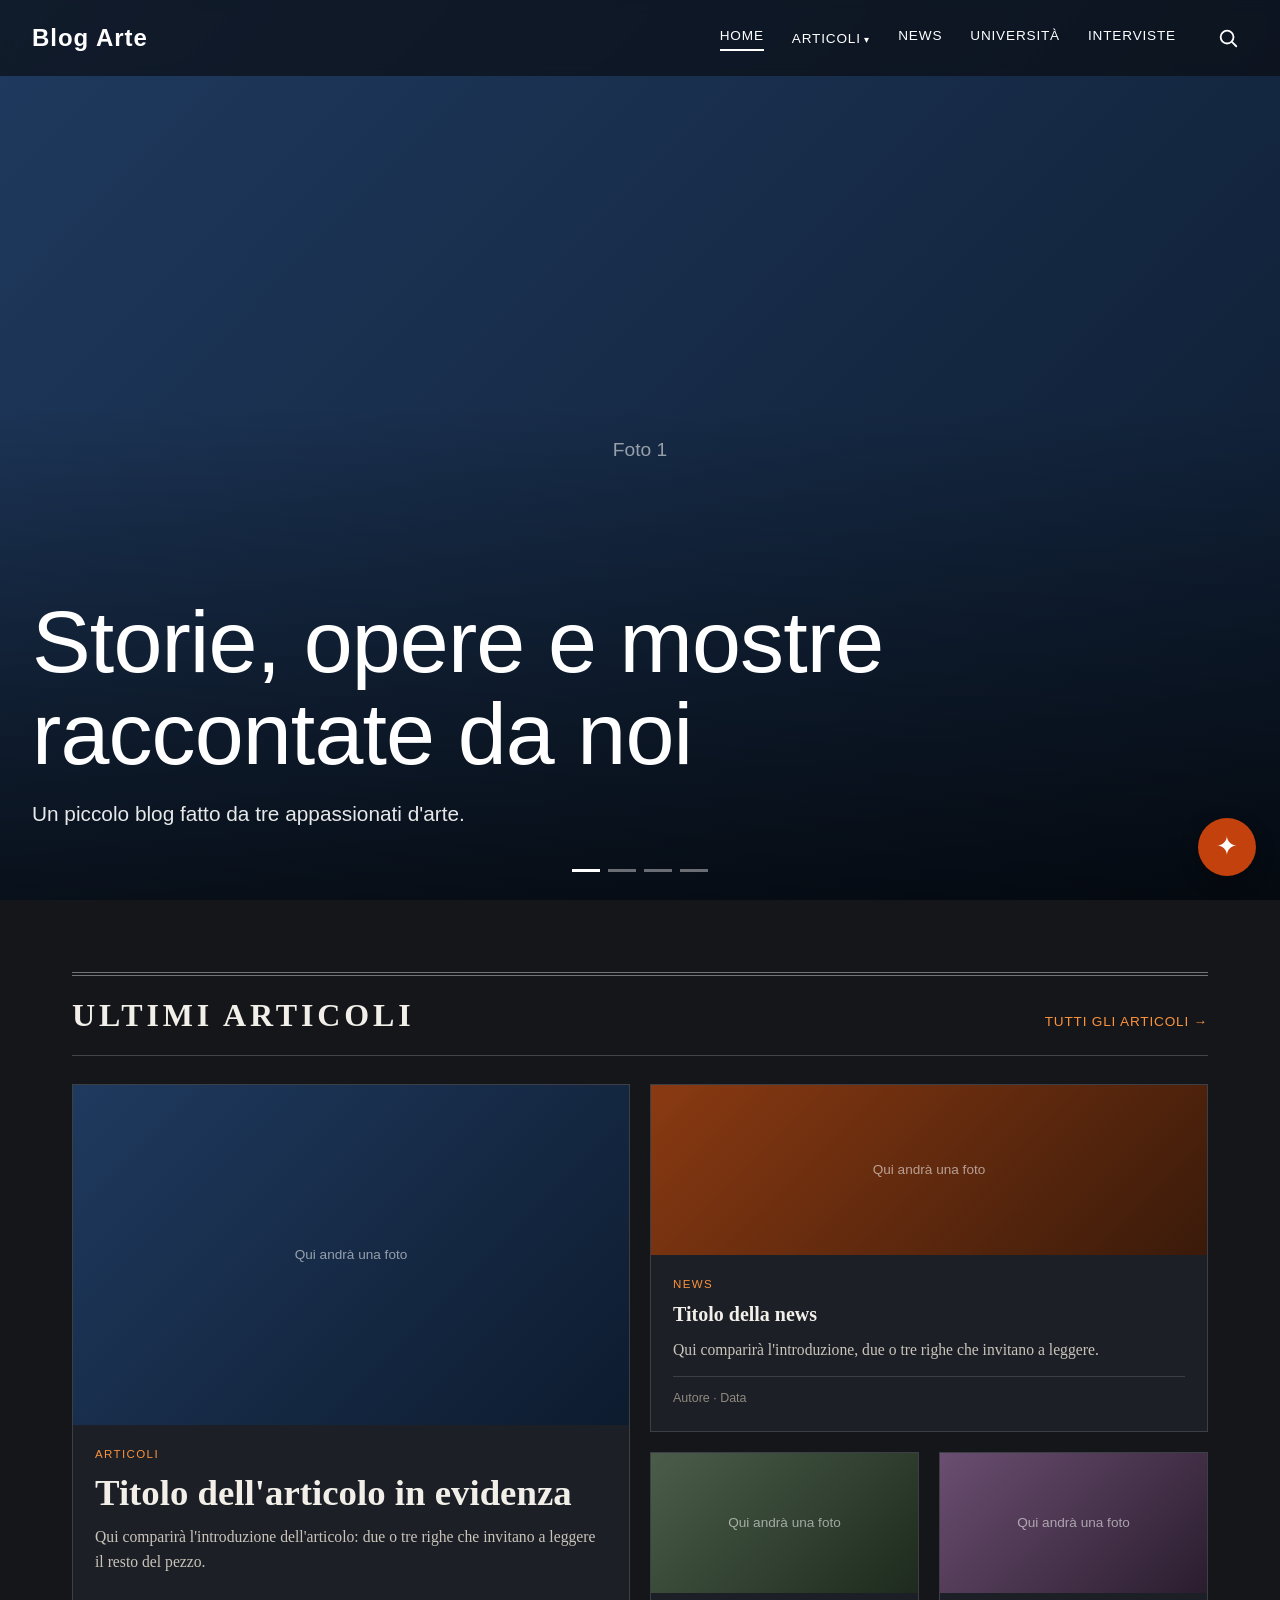
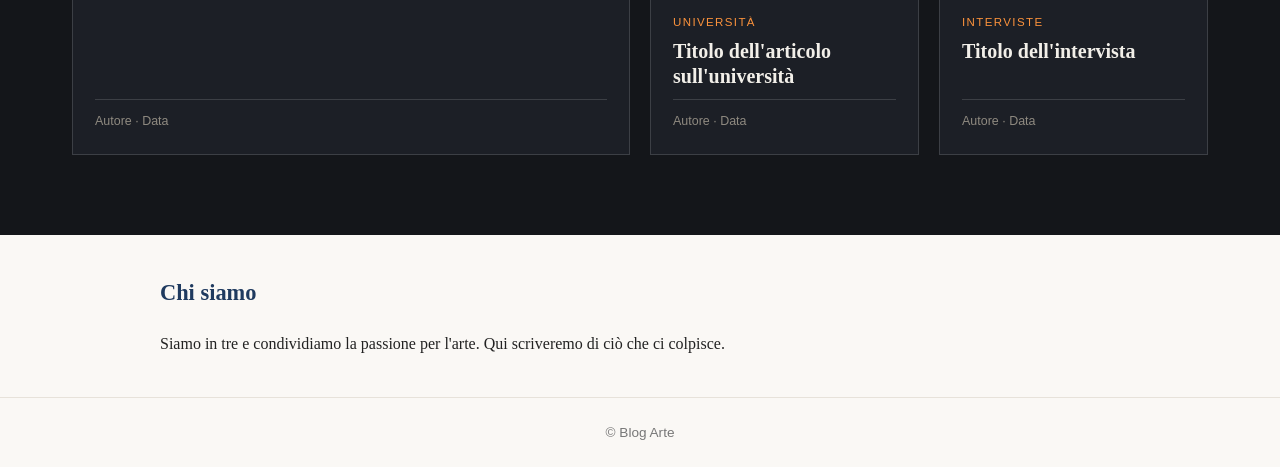
==== commit ff8bb75a: "Add files via upload" ====
--- a/index.html
+++ b/index.html
@@ -121,6 +121,7 @@
   </footer>
 
   <script src="menu.js"></script>
+  <script src="oroscopo.js"></script>
 
   <!-- Funzionamento del carosello: scorre da solo ogni 5 secondi -->
   <script>
--- a/style.css
+++ b/style.css
@@ -149,30 +149,56 @@
   opacity: 0.9;
 }
 
+/* Frecce: due zone invisibili ai lati. La freccia compare solo quando il mouse
+   passa su quel lato (sinistra per la freccia sinistra, destra per quella destra). */
 .freccia {
   position: absolute;
-  top: 50%;
-  transform: translateY(-50%);
+  top: 0;
+  bottom: 0;
+  width: 140px;           /* larghezza della zona sensibile al mouse */
+  display: flex;
+  align-items: center;
+  padding: 0 20px;
+  background: none;
+  border: none;
+  color: #ffffff;
+  font-size: 0;
+  cursor: pointer;
+  opacity: 0;
+  transition: opacity 0.3s ease;
+}
+.freccia::before {
+  display: flex;
+  align-items: center;
+  justify-content: center;
   width: 46px;
   height: 46px;
   border: 1px solid rgba(255, 255, 255, 0.6);
   border-radius: 50%;
-  background: rgba(0, 0, 0, 0.25);
-  color: #ffffff;
+  background: rgba(0, 0, 0, 0.3);
   font-size: 1.8rem;
   line-height: 1;
-  cursor: pointer;
   transition: background 0.2s, border-color 0.2s;
 }
-.freccia:hover { background: var(--evidenza); border-color: var(--evidenza); }
-.sinistra { left: 20px; }
-.destra { right: 20px; }
+.freccia:hover,
+.freccia:focus-visible { opacity: 1; }
+.freccia:hover::before { background: var(--evidenza); border-color: var(--evidenza); }
+.sinistra { left: 0; justify-content: flex-start; }
+.sinistra::before { content: "\2039"; }
+.destra { right: 0; justify-content: flex-end; }
+.destra::before { content: "\203A"; }
+/* Su telefono e tablet non c'è il mouse: le frecce non servono, si scorre con il dito */
+@media (hover: none) {
+  .freccia { display: none; }
+}
 
 .punti {
   position: absolute;
   bottom: 28px;
-  right: 32px;
-  display: flex;
+  left: 0;
+  right: 0;
+  display: flex;
+  justify-content: center; /* barrette al centro, così non coprono il pallino dell'oroscopo */
   gap: 8px;
 }
 .punti span {
@@ -519,6 +545,157 @@
   .notizia.larga { grid-column: span 12; }
   .notizia.principale .foto { height: 210px; }
   .intestazione-giornale { flex-direction: column; align-items: flex-start; gap: 6px; }
+}
+
+/* ===== Oroscopo (pallino in basso a destra nella Home) ===== */
+.oroscopo-bottone {
+  position: fixed;
+  right: 24px;
+  bottom: 24px;
+  z-index: 15;
+  width: 58px;
+  height: 58px;
+  display: flex;
+  align-items: center;
+  justify-content: center;
+  border: none;
+  border-radius: 50%;
+  background: var(--evidenza);
+  color: #ffffff;
+  font-size: 1.6rem;
+  line-height: 1;
+  cursor: pointer;
+  box-shadow: 0 6px 18px rgba(0, 0, 0, 0.35);
+  animation: pulsa-oroscopo 2.8s ease-out infinite;
+  transition: transform 0.2s, background 0.2s;
+}
+.oroscopo-bottone:hover { transform: scale(1.08); background: #e0540f; }
+.oroscopo-bottone.aperto { animation: none; background: #14161a; }
+@keyframes pulsa-oroscopo {
+  0%   { box-shadow: 0 6px 18px rgba(0, 0, 0, 0.35), 0 0 0 0 rgba(251, 146, 60, 0.55); }
+  70%  { box-shadow: 0 6px 18px rgba(0, 0, 0, 0.35), 0 0 0 16px rgba(251, 146, 60, 0); }
+  100% { box-shadow: 0 6px 18px rgba(0, 0, 0, 0.35), 0 0 0 0 rgba(251, 146, 60, 0); }
+}
+
+.oroscopo-pannello {
+  position: fixed;
+  right: 24px;
+  bottom: 96px;
+  z-index: 15;
+  width: 360px;
+  max-width: calc(100vw - 32px);
+  max-height: calc(100vh - 130px);
+  max-height: calc(100svh - 130px);
+  overflow-y: auto;
+  padding: 20px 20px 16px;
+  background: #1c1f26;
+  color: #f2efe9;
+  border: 1px solid rgba(255, 255, 255, 0.14);
+  border-top: 3px solid var(--evidenza-chiara);
+  border-radius: 12px;
+  box-shadow: 0 20px 50px rgba(0, 0, 0, 0.45);
+  animation: apri-oroscopo 0.3s ease;
+}
+.oroscopo-pannello[hidden] { display: none; }
+@keyframes apri-oroscopo {
+  from { opacity: 0; transform: translateY(12px); }
+  to   { opacity: 1; transform: translateY(0); }
+}
+.oroscopo-testa {
+  display: flex;
+  justify-content: space-between;
+  align-items: flex-start;
+  gap: 12px;
+  margin-bottom: 14px;
+}
+.oroscopo-testa h2 {
+  font-family: Georgia, "Times New Roman", serif;
+  font-size: 1.3rem;
+  line-height: 1.2;
+}
+.oroscopo-data {
+  font-family: Arial, Helvetica, sans-serif;
+  font-size: 0.8rem;
+  text-transform: capitalize;
+  color: #a9a399;
+  margin-top: 2px;
+}
+.oroscopo-chiudi {
+  background: none;
+  border: none;
+  color: #c9c4ba;
+  font-size: 1.8rem;
+  line-height: 1;
+  cursor: pointer;
+  padding: 0 4px;
+}
+.oroscopo-chiudi:hover { color: #ffffff; }
+
+.oroscopo-segni {
+  display: grid;
+  grid-template-columns: repeat(4, 1fr);
+  gap: 8px;
+  margin-bottom: 16px;
+}
+.oroscopo-segni .segno {
+  display: flex;
+  flex-direction: column;
+  align-items: center;
+  gap: 2px;
+  padding: 8px 2px;
+  background: rgba(255, 255, 255, 0.05);
+  border: 1px solid rgba(255, 255, 255, 0.12);
+  border-radius: 8px;
+  color: #f2efe9;
+  cursor: pointer;
+  transition: background 0.2s, border-color 0.2s;
+}
+.oroscopo-segni .segno:hover { background: rgba(255, 255, 255, 0.12); }
+.oroscopo-segni .segno.scelto {
+  background: var(--evidenza);
+  border-color: var(--evidenza);
+}
+.oroscopo-segni .simbolo { font-size: 1.35rem; line-height: 1.2; }
+.oroscopo-segni .nome {
+  font-family: Arial, Helvetica, sans-serif;
+  font-size: 0.62rem;
+  letter-spacing: 0.02em;
+}
+
+.oroscopo-risultato { min-height: 90px; }
+.oroscopo-risultato h3 {
+  font-family: Georgia, "Times New Roman", serif;
+  font-size: 1.25rem;
+  display: inline;
+}
+.oroscopo-risultato small {
+  margin-left: 8px;
+  font-family: Arial, Helvetica, sans-serif;
+  font-size: 0.78rem;
+  color: #a9a399;
+}
+.oroscopo-risultato p {
+  margin-top: 8px;
+  font-size: 1rem;
+  line-height: 1.55;
+  color: #e4dfd5;
+}
+.oroscopo-risultato .invito { color: #a9a399; font-style: italic; }
+.oroscopo-nota {
+  margin-top: 12px;
+  padding-top: 10px;
+  border-top: 1px solid rgba(255, 255, 255, 0.12);
+  font-family: Arial, Helvetica, sans-serif;
+  font-size: 0.72rem;
+  color: #8f8a80;
+}
+
+@media (max-width: 600px) {
+  .oroscopo-bottone { right: 16px; bottom: 16px; width: 52px; height: 52px; }
+  .oroscopo-pannello { right: 16px; bottom: 80px; padding: 16px 14px 12px; }
+}
+@media (prefers-reduced-motion: reduce) {
+  .oroscopo-bottone { animation: none; }
 }
 
 /* ===== Ricerca (lente a destra nella testata) ===== */
@@ -743,6 +920,7 @@
   .testata:has(.ricerca.aperta) .logo { display: none; }
   .ricerca-risultati { left: 0; right: 0; width: auto; }
   .titolo-home { left: 16px; right: 16px; bottom: 60px; }
-  .punti { right: 16px; bottom: 22px; }
-  .freccia { width: 38px; height: 38px; }
-}
+  .punti { bottom: 22px; }
+  .freccia { width: 90px; padding: 0 12px; }
+  .freccia::before { width: 38px; height: 38px; }
+}
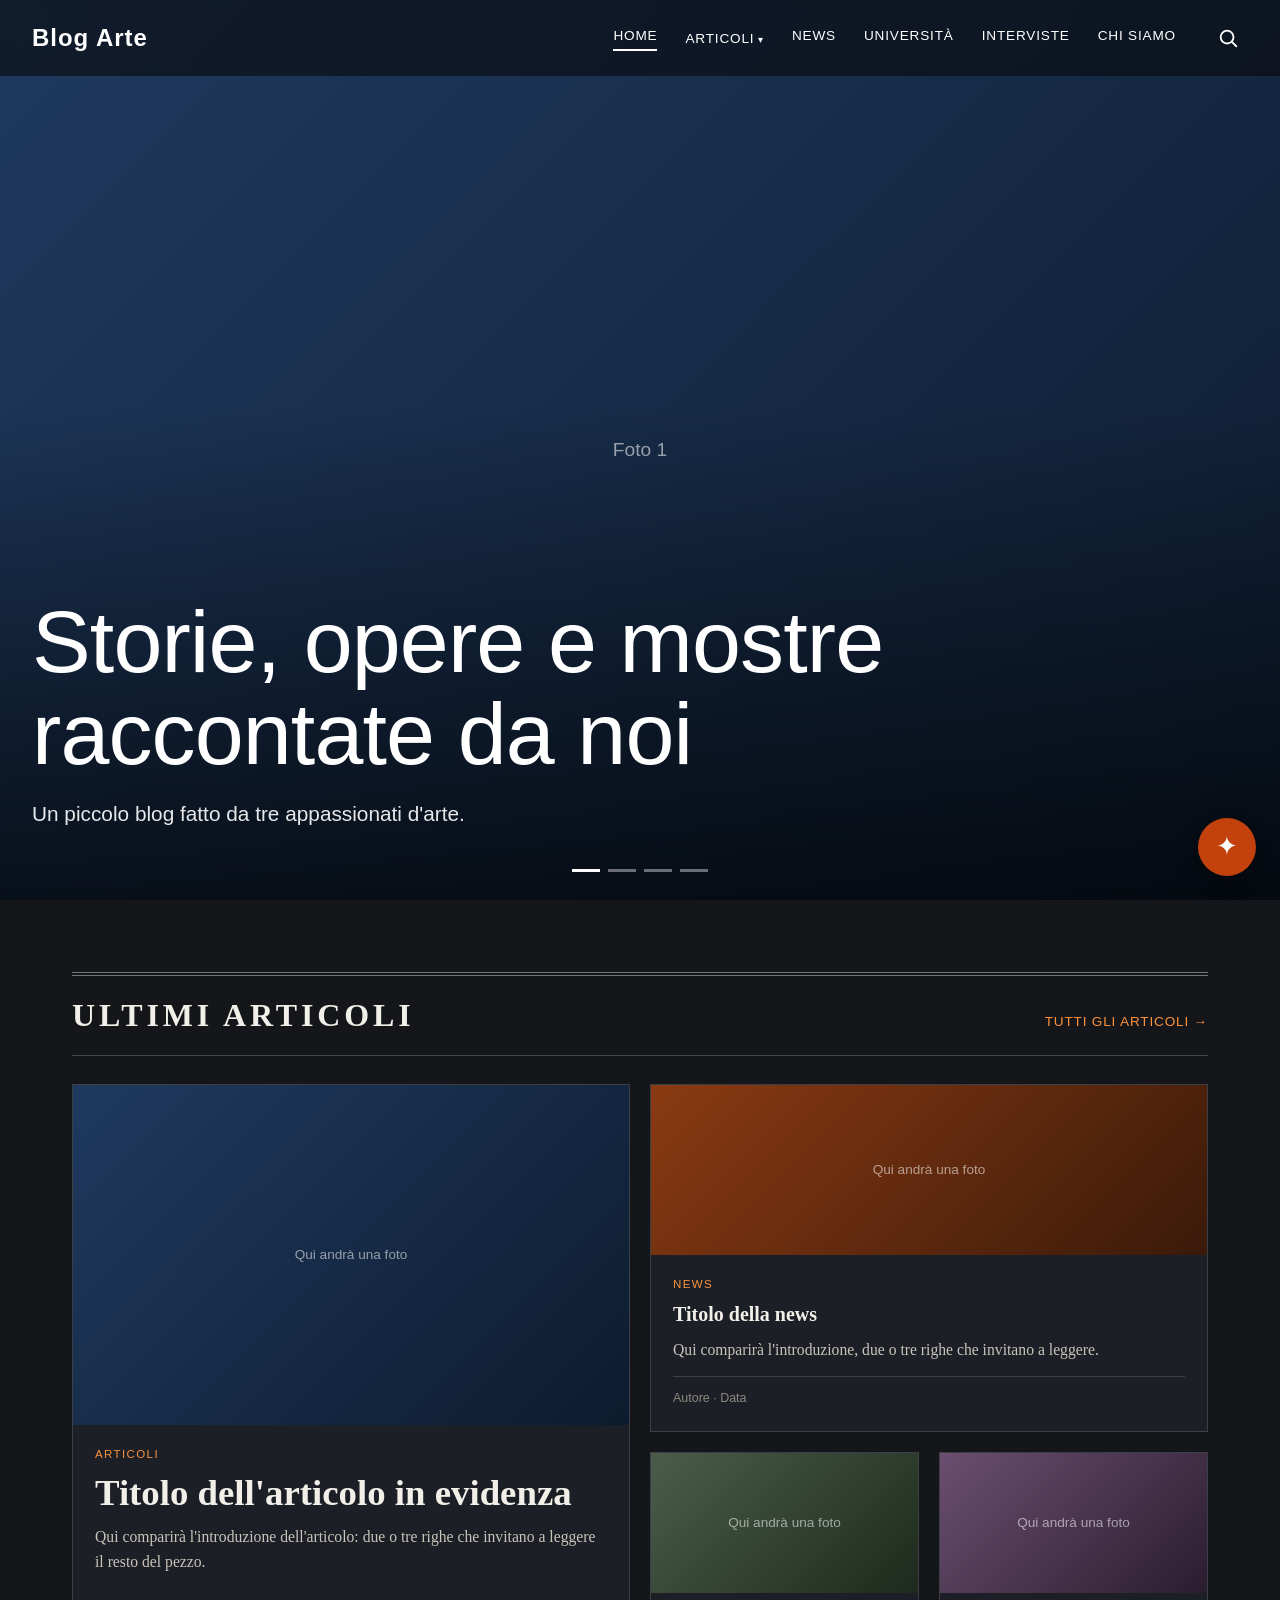
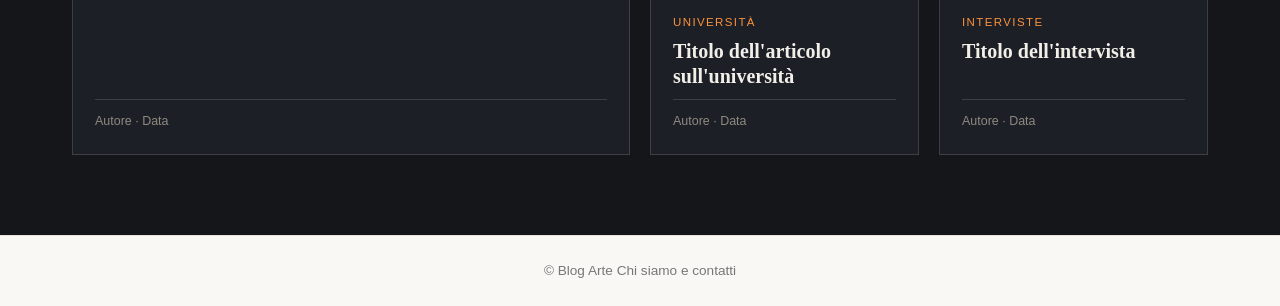
==== commit c0d1cb4d: "Add files via upload" ====
--- a/index.html
+++ b/index.html
@@ -25,6 +25,7 @@
       <a href="news.html">News</a>
       <a href="universita.html">Università</a>
       <a href="interviste.html">Interviste</a>
+      <a href="chi-siamo.html">Chi siamo</a>
     </nav>
   </header>
 
@@ -110,14 +111,13 @@
       </div>
     </section>
 
-    <section class="contenitore chi-siamo" id="chi-siamo">
-      <h2 class="titolo-sezione">Chi siamo</h2>
-      <p>Siamo in tre e condividiamo la passione per l'arte. Qui scriveremo di ciò che ci colpisce.</p>
-    </section>
   </main>
 
   <footer class="piede">
-    <div class="contenitore">© Blog Arte</div>
+    <div class="contenitore piede-contenuto">
+      <span>© Blog Arte</span>
+      <a href="chi-siamo.html">Chi siamo e contatti</a>
+    </div>
   </footer>
 
   <script src="menu.js"></script>
